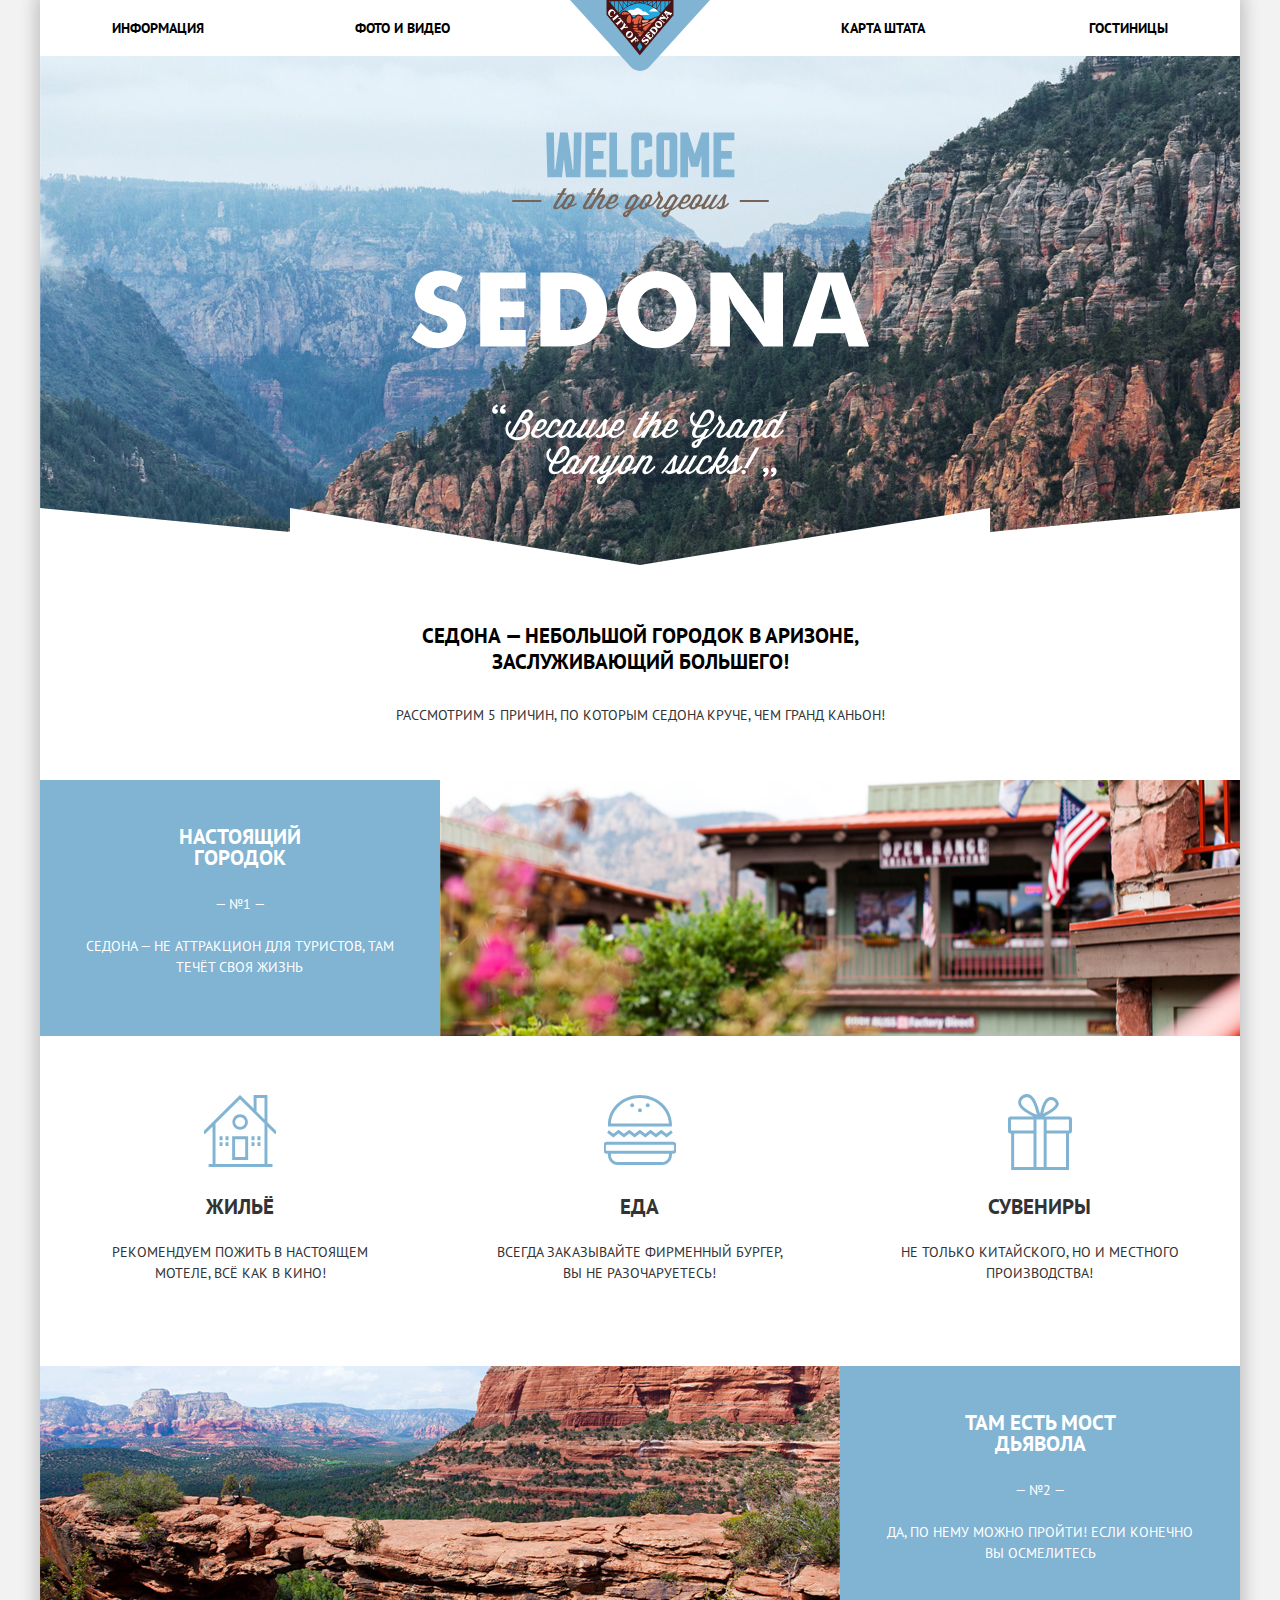
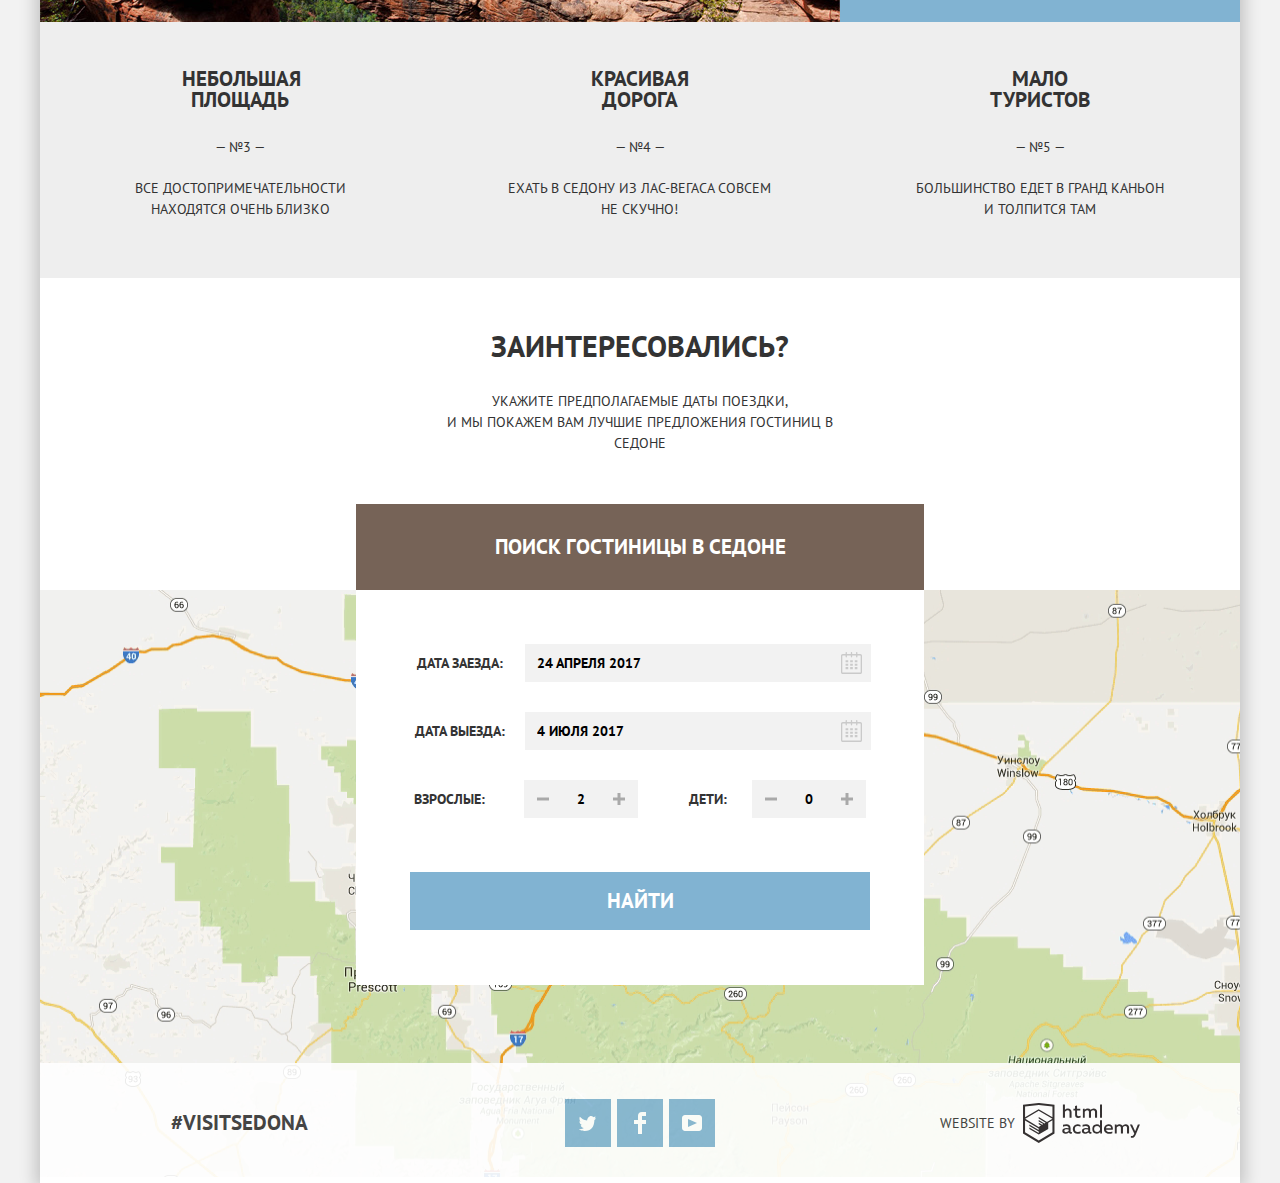
==== index.html @ 335dab53 "Завершаю верстку личного проекта" ====
<!DOCTYPE html>
<html lang="ru">

<head>
  <meta charset="utf-8">
  <title>HTML Academy: Седона</title>
  <link href="https://fonts.googleapis.com/css?family=PT+Sans:400,700&amp;subset=cyrillic" rel="stylesheet">
  <link href="css/normalize.css" rel="stylesheet">
  <link href="css/style.css" rel="stylesheet">
</head>

<body>
  <div class="container">
    <header class="main-header">
      <nav class="main-navigation">
        <a class="main-header-logo">
        <img src="img/logo-sedona.svg" width="140" height="71" alt="Логотип">
      </a>
        <ul class="site-navigation">
          <li class="site-navigation-item"><a href="info.html">Информация</a></li>
          <li class="site-navigation-item"><a href="photo.html">Фото и видео</a></li>
          <li class="site-navigation-item"><a href="map.html">Карта штата</a></li>
          <li class="site-navigation-item"><a href="catalog.html">Гостиницы</a></li>
        </ul>
      </nav>
    </header>
    <main>
      <section class="offer">
        <img class="offer-title" src="img/intro-welcome.svg" width="459" height="353" alt="WELCOM to the gorgeous SEDONA Becouse the Grand Canyon sucs">
      </section>
      <section class="benefits">
        <h2 class="visually-hidden">Седона</h2>
        <p class="benefits-title"><strong>Седона</strong> — небольшой городок в Аризоне, заслуживающий большего!</p>
        <p class="benefits-desc">Рассмотрим 5 причин, по которым Седона круче, чем гранд каньон!</p>
      </section>
      <section class="reason">
        <h2 class="visually-hidden">Преимущества Седоны</h2>
        <div class="reason-basic">
          <div class="reason-lead">
            <p class="reason-title">Настоящий городок</p>
            <p class="reason-subtitle">— №1 —</p>
            <p class="reason-desc">Седона — не аттракцион для туристов, там течёт своя жизнь</p>
          </div>
          <div class="reason-img">
          </div>
        </div>
        <ul class="reason-list">
          <li class="reason-item item-house">
            <p class="reason-item-title">Жильё</p>
            <p class="reason-item-desc">Рекомендуем пожить в настоящем мотеле, всё как в кино!</p>
          </li>
          <li class="reason-item item-food">
            <p class="reason-item-title">Еда</p>
            <p class="reason-item-desc">Всегда заказывайте фирменный бургер, вы не разочаруетесь!</p>
          </li>
          <li class="reason-item item-souvenirs">
            <p class="reason-item-title">Сувениры</p>
            <p class="reason-item-desc">Не только китайского, но и местного производства!</p>
          </li>
        </ul>
        <div class="reason-basic-2">
          <div class="reason-img-2">
          </div>
          <div class="reason-lead">
            <p class="reason-title">Там есть Мост дьявола</p>
            <p class="reason-subtitle">— №2 —</p>
            <p class="reason-desc">Да, по нему можно пройти! Если конечно вы осмелитесь</p>
          </div>
        </div>
        <div class=reason-others>
          <ul class="reason-others-list">
            <li class="reason-others-item">
              <p class="reason-others-item-title">Небольшая площадь</p>
              <p class="reason-others-item-subtitle">— №3 —</p>
              <p class="reason-others-item-desc">Все достопримечательности находятся очень близко</p>
            </li>
            <li class="reason-others-item">
              <p class="reason-others-item-title">Красивая дорога</p>
              <p class="reason-others-item-subtitle">— №4 —</p>
              <p class="reason-others-item-desc-2">Ехать в Седону из Лас-Вегаса совсем не скучно!</p>
            </li>
            <li class="reason-others-item">
              <p class="reason-others-item-title">Мало туристов</p>
              <p class="reason-others-item-subtitle">— №5 —</p>
              <p class="reason-others-item-desc">Большинство едет в гранд каньон и толпится там</p>
            </li>
          </ul>
        </div>
      </section>
      <section class="invitation">
        <h2 class="visually-hidden">Приезжайте в Седону</h2>
        <div class="invitation-lead">
          <span class="invitation-title">Заинтересовались?</span>
          <p class="invitation-desc">Укажите предполагаемые даты поездки,<br> и мы покажем вам лучшие предложения гостиниц в седоне</p>
          <button class="button button-calendar" type="button">Поиск гостиницы в Седоне</button>
        </div>
        <div class="invitation-form">
          <form class="invitation-form-search" action="https://echo.htmlacademy.ru" method="post">
            <div class="invitation-form-item">
              <label class="invitation-date">
                <p>Дата заезда:</p>
                <input type="text" name="date" value="24 апреля 2017">
                <a class="button button-invitation-calendar">
                  <span class="visually-hidden">Календарь</span>
                  <svg xmlns="http://www.w3.org/2000/svg" width="21" height="22" viewBox="0 0 21 22"><path d="M19.251 2.025h-2.845V.648c0-.381-.294-.689-.656-.689-.363 0-.656.308-.656.689v1.377h-3.938V.648c0-.381-.294-.689-.655-.689-.363 0-.657.308-.657.689v1.377H5.906V.648c0-.381-.294-.689-.656-.689-.363 0-.657.308-.657.689v1.377H1.75C.784 2.025 0 2.847 0 3.862v16.302C0 21.179.784 22 1.75 22h17.501c.966 0 1.749-.821 1.749-1.836V3.862c0-1.015-.783-1.837-1.749-1.837zm.437 18.139a.448.448 0 0 1-.437.459H1.75a.45.45 0 0 1-.438-.459V3.862a.45.45 0 0 1 .438-.459h2.844v1.378c0 .381.294.689.657.689.362 0 .656-.308.656-.689V3.403h3.938v1.378c0 .381.294.689.657.689.361 0 .655-.308.655-.689V3.403h3.938v1.378c0 .381.293.689.656.689.362 0 .656-.308.656-.689V3.403h2.845c.241 0 .437.206.437.459v16.302z"/><path d="M4.594 8.225h2.625v2.066H4.594zM4.594 11.668h2.625v2.067H4.594zM4.594 15.112h2.625v2.066H4.594zM9.188 15.112h2.625v2.066H9.188zM9.188 11.668h2.625v2.067H9.188zM9.188 8.225h2.625v2.066H9.188zM13.781 15.112h2.625v2.066h-2.625zM13.781 11.668h2.625v2.067h-2.625zM13.781 8.225h2.625v2.066h-2.625z"/></svg>
              </a>
              </label>
            </div>
            <div class="invitation-form-item departure">
              <label class="invitation-date">
                <p>Дата выезда:</p>
                <input type="text" name="date" value="4 июля 2017">
                <a class="button button-invitation-calendar">
                    <span class="visually-hidden">Календарь</span>
                    <svg xmlns="http://www.w3.org/2000/svg" width="21" height="22" viewBox="0 0 21 22"><path d="M19.251 2.025h-2.845V.648c0-.381-.294-.689-.656-.689-.363 0-.656.308-.656.689v1.377h-3.938V.648c0-.381-.294-.689-.655-.689-.363 0-.657.308-.657.689v1.377H5.906V.648c0-.381-.294-.689-.656-.689-.363 0-.657.308-.657.689v1.377H1.75C.784 2.025 0 2.847 0 3.862v16.302C0 21.179.784 22 1.75 22h17.501c.966 0 1.749-.821 1.749-1.836V3.862c0-1.015-.783-1.837-1.749-1.837zm.437 18.139a.448.448 0 0 1-.437.459H1.75a.45.45 0 0 1-.438-.459V3.862a.45.45 0 0 1 .438-.459h2.844v1.378c0 .381.294.689.657.689.362 0 .656-.308.656-.689V3.403h3.938v1.378c0 .381.294.689.657.689.361 0 .655-.308.655-.689V3.403h3.938v1.378c0 .381.293.689.656.689.362 0 .656-.308.656-.689V3.403h2.845c.241 0 .437.206.437.459v16.302z"/><path d="M4.594 8.225h2.625v2.066H4.594zM4.594 11.668h2.625v2.067H4.594zM4.594 15.112h2.625v2.066H4.594zM9.188 15.112h2.625v2.066H9.188zM9.188 11.668h2.625v2.067H9.188zM9.188 8.225h2.625v2.066H9.188zM13.781 15.112h2.625v2.066h-2.625zM13.781 11.668h2.625v2.067h-2.625zM13.781 8.225h2.625v2.066h-2.625z"/></svg>
                  </a>
              </label>
            </div>
            <div class="invitation-guests">
              <div class="invitation-adult">
                <label for="adult">Взрослые:</label>
                <div class="invitation-minus">
                  <button href="#" class="button-invitation invitation-less" type="button">
                    <span class="visually-hidden">меньше</span>
                  </button>
                </div>
                <input id="adult" type="text" name="adult" value="2">
                <div class="invitation-plus">
                  <button href="#" class="button-invitation invitation-more" type="button">
                    <span class="visually-hidden">больше</span>
                  </button>
                </div>
              </div>
              <div class="invitation-child">
                <label for>Дети:</label>
                <div class="invitation-minus">
                  <button href="#" class="button-invitation invitation-less" type="button">
                    <span class="visually-hidden">меньше</span>
                  </button>
                </div>
                <input id="child" type="text" name="child" value="0">
                <div class="invitation-plus">
                  <button href="#" class="button-invitation invitation-more" type="button">
                    <span class="visually-hidden">больше</span>
                  </button>
                </div>
              </div>
            </div>
            <button class="button invitation-form-button" type="submit">Найти</button>
          </form>
        </div>
      </section>
      <section class="map">
        <h2 class="visually-hidden">Как добраться</h2>
        <p>
          <img src="img/map.png" width="1200" height="587" alt="Карта штата">
        </p>
      </section>
    </main>
    <footer class="main-footer footer_index">
      <p class="footer-visit">#visitSedona</p>
      <ul class="footer-social">
        <li>
          <a href="#" class="button-social">
            <span class="visually-hidden">Твитер</span>
            <svg xmlns="http://www.w3.org/2000/svg" xmlns:xlink="http://www.w3.org/1999/xlink" width="17" height="15" viewBox="0 0 17 15"><path fill="#FFF" d="M10.95.144c1.685-.496 2.984.27 3.577 1.179.673-.231 1.331-.481 2.011-.708a2.345 2.345 0 0 1-.857 1.768c.685.17 1.304-.491 1.304-.491-.169 1-1.006 1.788-1.563 2.024-.231 6.75-3.175 11.217-10.077 11.082h-.446c-.41 0-4.164-.46-4.898-1.887 2.271.196 3.893-.422 4.693-1.177-.96-.3-2.679-.477-2.979-2.95.349.106.564.228 1.19.119C1.705 8.247.374 7.53.448 5.33c.285.328 1.067.536 1.34.472C1.085 5.561-.182 2.442.894.85c1.818 1.854 3.735 3.606 7.152 3.773C8.254 2.33 9.183.793 10.95.144z"/></svg>
          </a>
        </li>
        <li>
          <a href="#" class="button-social">
            <span class="visually-hidden">Фейсбук</span>
            <svg xmlns="http://www.w3.org/2000/svg" width="12" height="22" viewBox="0 0 12 22"><path fill="#FFF" d="M12 4V0H8a4 4 0 0 0-4 4v4H0v4h4v10h4V12h4V8H8V4h4z"/></svg>
          </a>
        </li>
        <li>
          <a href="#" class="button-social">
            <span class="visually-hidden">Ютуб</span>
            <svg xmlns="http://www.w3.org/2000/svg" xmlns:xlink="http://www.w3.org/1999/xlink" width="20" height="16" viewBox="0 0 20 16"><path fill="#FFF" d="M17 0H3C1.35 0 0 1.35 0 3v10c0 1.65 1.35 3 3 3h14c1.65 0 3-1.35 3-3V3c0-1.65-1.35-3-3-3zM6.027 11.998V4.002L15.014 8l-8.987 3.998z"/></svg>
          </a>
        </li>
      </ul>
      <div class="footer-copyright">
        <p class="copyright-desc">Website by</p>
        <a href="https://htmlacademy.ru/intensive/htmlcss" class="footer-logo">
          <span class="visually-hidden">HTML<br>academy</span>
          <svg xmlns="http://www.w3.org/2000/svg" viewBox="0 0 108.08 36.85"><title>logo-htmlacademy-small1</title><path d="M44.61,26.88a2,2,0,0,0,.55-0.1v1.33a3.25,3.25,0,0,1-1.18.21,1.67,1.67,0,0,1-1.67-1,4.84,4.84,0,0,1-3.14,1.08c-1.51,0-2.91-.83-2.91-2.55,0-2.13,2-2.79,3.71-2.79a11.08,11.08,0,0,1,2.17.25v-0.3c0-1-.76-1.77-2.19-1.77a7.42,7.42,0,0,0-3,.64v-1.7a10.21,10.21,0,0,1,3.19-.55c2.36,0,3.81,1.12,3.81,3.65v3a0.54,0.54,0,0,0,.49.59h0.17Zm-6.44-1.13A1.35,1.35,0,0,0,39.63,27h0.11a3.39,3.39,0,0,0,2.41-1V24.58a9.72,9.72,0,0,0-1.81-.21c-1,0-2.16.33-2.16,1.38h0Zm12.36-6.11a5,5,0,0,1,2.57.64V22a4.08,4.08,0,0,0-2.3-.7,2.75,2.75,0,1,0,0,5.49,5,5,0,0,0,2.43-.64v1.71a6.27,6.27,0,0,1-2.76.57A4.21,4.21,0,0,1,46,24.51q0-.21,0-0.41a4.32,4.32,0,0,1,4.18-4.46h0.38Zm12.17,7.24a2,2,0,0,0,.55-0.1v1.33a3.25,3.25,0,0,1-1.18.21,1.67,1.67,0,0,1-1.67-1,4.84,4.84,0,0,1-3.14,1.08c-1.51,0-2.91-.83-2.91-2.55,0-2.13,2-2.79,3.71-2.79a11.08,11.08,0,0,1,2.17.25v-0.3c0-1-.76-1.77-2.19-1.77a7.42,7.42,0,0,0-3,.64v-1.7a10.21,10.21,0,0,1,3.19-.55c2.36,0,3.81,1.12,3.81,3.65v3a0.54,0.54,0,0,0,.49.59h0.17Zm-6.44-1.13A1.35,1.35,0,0,0,57.73,27h0.11a3.39,3.39,0,0,0,2.41-1V24.58a9.72,9.72,0,0,0-1.81-.21c-1.06,0-2.16.33-2.16,1.38h0ZM73,16V28.2H71.35V26.88a3.88,3.88,0,0,1-3.19,1.54,4.4,4.4,0,0,1,0-8.78,3.81,3.81,0,0,1,3,1.3V16H73Zm-4.53,5.22a2.76,2.76,0,1,0,0,5.52A2.86,2.86,0,0,0,71.15,25V23A2.91,2.91,0,0,0,68.49,21.27ZM79,19.64c3.31,0,4.46,2.68,3.92,5.09H76.7c0.21,1.5,1.67,2.11,3.19,2.11a6.11,6.11,0,0,0,2.64-.59v1.6a7.14,7.14,0,0,1-3,.57C77,28.42,74.78,27,74.78,24a4.18,4.18,0,0,1,4-4.39H79Zm0.09,1.54a2.28,2.28,0,0,0-2.44,2.1v0.06H81.3A2,2,0,0,0,79.13,21.18Zm5.73,7V19.87h1.65v1a3.81,3.81,0,0,1,2.78-1.27A2.86,2.86,0,0,1,91.89,21a4.12,4.12,0,0,1,2.91-1.33A3.06,3.06,0,0,1,98,23V28.2h-1.9V23.05a1.59,1.59,0,0,0-1.42-1.75H94.42a2.8,2.8,0,0,0-2.07,1.12V28.2h-1.9V23.05A1.59,1.59,0,0,0,89,21.31H88.8a3,3,0,0,0-2.21,1.29v5.63H84.86Zm21.31-8.33h1.9l-3.91,9.46c-0.9,2.17-2.09,2.86-3.35,2.86a4.76,4.76,0,0,1-1.1-.14V30.46a2.86,2.86,0,0,0,.85.12c0.9,0,1.58-.64,2.07-1.9l0.17-.42-4-8.4h2l2.86,6.29ZM38.73,1.46V6.22a3.81,3.81,0,0,1,2.7-1.14,3.25,3.25,0,0,1,3.44,3.4v5.15H43V8.72a1.81,1.81,0,0,0-1.61-2h-0.3a2.93,2.93,0,0,0-2.32,1.39v5.52h-1.9V1.46h1.9ZM49.94,2.31v3h3V6.91h-3v3.81c0,1.1.5,1.46,1.58,1.46a4.49,4.49,0,0,0,1.69-.33v1.6A6.8,6.8,0,0,1,51,13.8a2.55,2.55,0,0,1-2.86-2.74V6.89H46.58V5.26h1.5V2.74Zm5.4,11.31V5.28H57v1A3.81,3.81,0,0,1,59.77,5a2.86,2.86,0,0,1,2.6,1.33A4.12,4.12,0,0,1,65.28,5,3.06,3.06,0,0,1,68.44,8.4v5.21h-1.9V8.46a1.59,1.59,0,0,0-1.42-1.75H64.89a2.8,2.8,0,0,0-2.07,1.12v5.78h-1.9V8.46A1.59,1.59,0,0,0,59.5,6.71H59.27A3,3,0,0,0,57.06,8v5.63H55.34ZM71.17,1.45H73V13.6H71.17V1.45ZM14.71,0H14.55L0,1.54V28.21l14.55,8.66,14.55-8.66V1.54Zm12.5,27.1L14.55,34.64,1.9,27.12V16.18l12.59,7.5V25L5.86,19.9v1.31l8.68,5.21v1.39L5.87,22.65V24l8.68,5.21,8.75-5.24V18.31L27.2,16V27.12Zm0-12.53-3.48,2-1.6,1L14.51,13v1.31L21,18.23H21l-0.14.09-1,.54-5.37-3.2V17l4.24,2.52-1,.67-3.2-1.9v1.31l2.1,1.24L14.5,22.1,2,14.65,14.51,7.11Zm0-1.32L14.49,5.76,1.91,13.25v-10L14.56,1.92,27.21,3.25v10h0Z" transform="translate(0 -0.02)" fill="#231f20"/></svg>
        </a>
      </div>
    </footer>
  </div>
</body>

</html>
---- css/style.css ----
body {
  margin: 0;
  padding: 0;

  font-family: "PT Sans", Arial, sans-serif;
  font-size: 14px;
  line-height: 21px;
  font-weight: 400;
  color: #333333;
  text-align: center;
  text-transform: uppercase;
  background-color: #f2f2f2;
}

* {
  box-sizing: border-box;
  padding: 0;
  margin: 0;
}

a {
  text-decoration: none;
}

img {
  max-widht: 100% height auto;
}

.button {
  font: inherit;
  text-align: center;
  color: #ffffff;
  vertical-align: middle;
  text-transform: uppercase;
  border: none;
}

.container {
  width: 1200px;
  margin: 0 auto;
  background-color: #ffffff;
  box-shadow: 0 0 15px 5px rgba(0, 1, 1, 0.19);
}

.visually-hidden:not(:focus):not(:active),
input[type="checkbox"].visually-hidden,
input[type="radio"].visually-hidden {
  position: absolute;

  width: 1px;
  height: 1px;
  margin: -1px;
  border: 0;
  padding: 0;

  white-space: nowrap;

  clip-path: inset(100%);
  clip: rect(0 0 0 0);
  overflow: hidden;
}




/* header */

.main-navigation {
  position: relative;
  display: flex;
  font-size: 14px;
  line-height: 26px;
  font-weight: 700;
  color: #000000;
  background-color: #ffffff;
}

.main-header-logo {
  position: absolute;
  left: 50%;
  top: 0;
  transform: translateX(-50%);
}

.site-navigation {
  display: flex;
  width: 100%;
  list-style: none;
  margin: 0;
  padding: 15px 6%;
}

.site-navigation-item {
  width: 23%;
}

.site-navigation-item:nth-child(1),
.site-navigation-item:nth-child(2) {
  text-align: left
}

.site-navigation-item:nth-child(2) {
  margin-right: auto;
}

.site-navigation-item:nth-child(3),
.site-navigation-item:nth-child(4) {
  text-align: right;
}

.site-navigation-item .current {
  color: #766357;
}

.site-navigation-item a {
  color: #000000;
}

.site-navigation-item a:hover {
  color: #81b3d2;
}

.site-navigation-item a:active {
  color: #cacaca;
}




/* offer */

.main {}

.offer {
  display: flex;
  justify-content: center;
  background-color: #969fa5;
  background-image: url("../img/intro-mask.svg"), url("../img/bg.jpg");
  background-position: 50% 100%, 0 22%;
  background-repeat: no-repeat;
  padding: 76px 0 80px;
}

.offer-title {}




/* benefits */

.benefits {
  display: flex;
  flex-direction: column;
  align-items: center;
  padding-top: 58px;
  padding-bottom: 54px;
}

.benefits-title {
  display: block;
  width: 37.5%;
  font-size: 21px;
  line-height: 26px;
  font-weight: 700;
  margin-bottom: 30px;
  color: #000000;
}

.benefits-desc {
  display: block;
  width: 41.5%;
}




/* reason */

.reason {}

.reason-basic {
  display: flex;
  justify-content: space-between;
  background-color: #81b3d2;
}

.reason-lead {
  display: flex;
  flex-direction: column;
  align-items: center;
  width: 33.3333%;
  background-color: #81b3d2;
  color: #ffffff;
  padding: 46px 0 58px;
}

.reason-title {
  width: 37.8%;
  font-size: 21px;
  line-height: 21px;
  font-weight: 700;
  margin-bottom: 26px;
}

.reason-subtitle {
  margin-bottom: 21px;
}

.reason-desc {
  width: 77%;
}

.reason-img {
  width: 66.666%;
  background-image: url("../img/index-reason-bg.jpg");
  background-color: #d79071;
  background-position: 0 50%;
}

.reason-list {
  display: flex;
  justify-content: center;
  list-style: none;
  padding: 58px 0 82px;
}

.reason-item {
  display: flex;
  flex-direction: column;
  align-items: center;
  align-content: center;
  width: 33.333%;
}

.item-house::before {
  content: "";
  position: absolute;
  width: 72px;
  height: 73px;
  margin-bottom: 70px;
  background-image: url("../img/icon-1.svg");
  background-repeat: no-repeat;
  background-position: 50% 50%;
}

.reason-item-title {
  position: relative;
  padding-top: 100px;
  font-size: 21px;
  line-height: 26px;
  font-weight: 700;
  margin-bottom: 22px;
}

.item-food::before {
  content: "";
  position: absolute;
  width: 72px;
  height: 72px;
  margin-bottom: 66px;
  background-image: url("../img/icon-3.svg");
  background-repeat: no-repeat;
  background-position: 50% 50%;
}

.item-souvenirs::before {
  content: "";
  position: absolute;
  width: 72px;
  height: 76px;
  margin-bottom: 70px;
  background-image: url("../img/icon-2.svg");
  background-repeat: no-repeat;
  background-position: 50% 50%;
}

.reason-item-desc {
  width: 76%;
}

.reason-basic-2 {
  display: flex;
  justify-content: space-between;
  background-color: #81b3d2;
}

.reason-img-2 {
  background-image: url("../img/index-reason-bg-1.jpg");
  background-color: #d79071;
  width: 66.666%;
}

.reason-others {
  background-color: #eeeeee;
  padding-top: 46px;
  padding-bottom: 58px;
}

.reason-others-list {
  display: flex;
  justify-content: center;
  list-style: none;
}

.reason-others-item {
  display: flex;
  flex-direction: column;
  align-items: center;
  align-content: center;
  width: 33.3333%;
}

.reason-others-item-title {
  width: 29%;
  font-size: 21px;
  line-height: 21px;
  font-weight: 700;
  margin-bottom: 27px;
}

.reason-others-item-subtitle {
  margin-bottom: 20px;
}

.reason-others-item-desc {
  width: 64.8%;
}

.reason-others-item-desc-2 {
  width: 66%;
}

.invitation {
  position: relative;
  padding-top: 55px;
}

.invitation-lead {
  display: flex;
  flex-direction: column;
  align-items: center;
}

.invitation-title {
  font-size: 30px;
  line-height: 26px;
  font-weight: 700;
  margin-bottom: 32px;
}

.invitation-desc {
  width: 436px;
  margin-bottom: 50px;
}

.button-calendar {
  width: 568px;
  height: 86px;
  font-size: 21px;
  line-height: 26px;
  font-weight: 700;
  background-color: #766357;
}

.button-calendar:link {
  background-color: #766357;
}

.button-calendar:hover {
  background-color: #604e43;
}

.button-calendar:active {
  background-color: #503e33;
}

.invitation-form {
  background-color: #ffffff;
  position: absolute;
  width: 568px;
  left: 50%;
  top: 100%;
  transform: translateX(-50%);
  padding-bottom: 55px;
}

.invitation-form-search {
  box-sizing: border-box;
  padding: 0;
  margin: 0;
}

.invitation-form-item {
  display: flex;
  align-items: center;
  margin-top: 54px;
  margin-left: 56px;
  margin-right: 56px;
  margin-bottom: 30px;
}

.departure {
  display: flex;
  margin-top: 30px;
}

.invitation-date {
  display: flex;
  align-items: center;
}

.invitation-date p {
  width: 95px;
  margin-right: 18px;
}

.invitation-date input {
  width: 346px;
  height: 38px;
  padding-left: 12px;
  padding-right: 30px;
}

.button-invitation-calendar {
  margin-left: -30px;
  margin-top: 8px;
}

.button-invitation-calendar path {
  fill: #cacaca;
}

.button-invitation-calendar:hover path {
  fill: #000000;
}

.button-invitation-calendar:active path {
  fill: #81b3d2;
}

.invitation-guests {
  display: flex;
  justify-content: center;
}

.adult {
  display: flex;
}

.invitation-adult,
.invitation-child {
  display: flex;
  align-items: center;
}

.invitation-adult label {
  width: 70px;
  margin-right: 40px;
}

.invitation-child label {
  width: 39px;
  margin-left: 50px;
  margin-right: 25px;
}

.invitation-adult input,
.invitation-child input {
  display: block;
  width: 38px;
  height: 38px;
  color: #000000;
  background-color: #f2f2f2;
  text-align: center;
  border: none;
  outline: none;
}

.invitation-plus,
.invitation-minus {
  position: relative;
  width: 38px;
  height: 38px;
  background-color: #f2f2f2;
}

.button-invitation {
  width: 38px;
  height: 38px;
  outline: 0;
  border: none;
  background: #f2f2f2;
}

.invitation-less::after {
  position: absolute;
  content: "";
  left: 50%;
  top: 50%;
  transform: translate(-50%, -50%);
  width: 12px;
  height: 3px;
  background-color: #a9a9a9;
}

.invitation-more:before {
  position: absolute;
  content: "";
  left: 50%;
  top: 50%;
  transform: translate(-50%, -50%);
  width: 3px;
  height: 12px;
  background-color: #a9a9a9;
}

.invitation-more::after {
  position: absolute;
  content: "";
  left: 50%;
  top: 50%;
  transform: translate(-50%, -50%);
  width: 12px;
  height: 3px;
  background-color: #a9a9a9;
}

.invitation-less:hover::after,
.invitation-more:hover::after,
.invitation-more:hover::before {
  background-color: #000000;
}

.invitation-less:active::after,
.invitation-more:active::before,
.invitation-more:active::after {
  background-color: #81b3d2;
}

.invitation-date,
.invitation-adult,
.invitation-child {
  font-size: 14px;
  line-height: 26px;
  font-weight: 700;
}

.invitation-form-item input,
.invitation-guests input {
  font: inherit;
  text-transform: uppercase;
  outline: none;
  border: none;
  color: #000000;
  background-color: #f2f2f2;
}

.invitation-form-item input:hover {
  background-color: #ebebeb;
}

.invitation-form-item input:active {
  background-color: #ffffff;
}

.invitation-form-button {
  width: 460px;
  height: 58px;
  font-size: 21px;
  line-height: 26px;
  font-weight: 700;
  background-color: #81b3d2;
  margin-top: 54px;
}

.invitation-form-button:link {
  background-color: #81b3d2;
}

.invitation-form-button:hover {
  background-color: #669ec0;
}

.invitation-form-button:active {
  background-color: #5496bd;
}




/* map */

.map {}




/* footer */

.main-footer {
  display: flex;
  align-content: center;
  padding: 36px 0;
}

.footer_index {
  display: flex;
  align-content: center;
  padding: 36px 0;
  opacity: 0.9;
  background-color: #ffffff;
  margin-top: -120px;
}

.footer-visit {
  display: flex;
  justify-content: center;
  align-items: center;
  width: 33.333%;
  font-size: 21px;
  line-height: 26px;
  font-weight: 700;
}

.footer-social {
  display: flex;
  justify-content: center;
  align-items: center;
  width: 33.333%;
  list-style: none;
}

.button-social {
  display: flex;
  align-items: center;
  justify-content: center;
  flex-wrap: wrap;
  width: 46px;
  height: 48px;
  color: #ffffff;
  background-color: #81b3d2;
  margin: 0 3px;
}

.button-social:hover {
  background-color: #669ec0;
}

.button-social:active {
  background-color: #5496bd;
}

.button-social:active path {
  fill: #88b6d1
}

.footer-copyright {
  display: flex;
  justify-content: center;
  align-items: center;
  width: 33.333%;
}

.copyright-desc {
  font-size: 14px;
  line-height: 26px;
  font-weight: 400;
  margin-right: 8px;
}

.footer-logo {
  width: 117px;
  height: 40px;
}

.footer-logo:hover path {
  fill: #81b3d2;
}

.footer-logo:active path {
  fill: #bfbdbe;
}




/* CATALOG */


/* filter */

.filter {
  color: #ffffff;
}

.form {
  background-color: #969fa5;
  background-image: url("../img/catalog-bg.jpg");
  padding: 27px 6% 22px
}

.filter-form {
  display: flex;
  justify-content: space-between;
  list-style: none;
}

.filter-form fieldset {
  border: none;
}

.grade {
  display: flex;
  justify-content: space-between;
  width: 37.7%;
}

.fieldset-option {
  text-align: left;
  border: none;
  outline: none;
}


.grade legend {
  font-size: 16px;
  line-height: 21px;
  font-weight: 700;
  margin-bottom: 21px;
  text-align: left;
  margin-left: -12px;
}

.filter-option {
  margin-bottom: 25px;
  padding-left: 28px;
}

.filter-option label {
  position: relative;
  display: block;
  cursor: pointer;
  user-select: none;
  text-align: left;
}

.filter-input+label::after {
  position: absolute;
  content: "";
  top: 50%;
  left: -38px;
  transform: translateY(-50%);
  width: 24px;
  height: 24px;
  background-image: url("../img/checkbox-off.svg");
  background-repeat: no-repeat;
  background-position: 0 0;
}

.filter-input:checked+label::after {
  background-image: url("../img/checkbox-on.svg");
}

.filter-form ul {
  display: flex;
  flex-direction: column;
  list-style: none;
  line-height: 21px;
}

.filter-option:last-child {
  margin-bottom: 0;
}

.range {
  margin-right: -11px;
}

.range-fieldset {
  text-align: left;
  border: none;
}

.range-price {
  font-weight: 700;
  font-size: 16px;
  line-height: 21px;
  padding-bottom: 6px;
}

.price-controls {
  position: relative;
  width: 316px;
  height: 36px;
  font-size: 0;
  margin-bottom: 20px;
  border: 2px solid #ffffff;
  border-radius: 2px;
}

.price-controls::after {
  content: "";
  position: absolute;
  top: 50%;
  left: 50%;
  transform: translate(-50%, -50%);
  width: 2px;
  height: 22px;
  background: #ffffff;
}

.price-controls label {
  display: inline-block;
  font-size: 14px;
  line-height: 34px;
  vertical-align: top;
  width: 155px;
  padding-left: 65px;
  cursor: pointer;
}

.price-controls input {
  width: 50px;
  margin: 0;
  color: inherit;
  font: inherit;
  background: none;
  border: none;
  outline: none;
}

.range-controls {
  position: relative;
  margin-bottom: 32px;
}

.range-controls .scale {
  height: 2px;
  background: rgba(255, 255, 255, 0.3);
}

.range-controls .bar {
  width: 80%;
  height: 2px;
  background: #ffffff;
}

.range-toggle {
  position: absolute;
  top: -9px;
  width: 4px;
  height: 4px;

  background: #ababab;
  border: 8px solid #ffffff;
  border-radius: 50%;
  box-shadow: 0 2px 1px 0 rgba(0, 1, 1, 0.2);
  cursor: pointer;
}

.range-toggle:hover {
  background: #1c4f80;
}

.range-toggle-min {
  left: 0;
}

.range-toggle-max {
  left: 80%;
}

.filter-button {
  display: block;
  margin: 0 auto;
  width: 135px;
  height: 35px;
  color: #ffffff;
  background-color: transparent;
  border: 2px solid;
}

.filter-button:hover,
.filter-button:active {
  color: #000000;
  background-color: #ffffff;
  border: none;
}

.sort {
  display: flex;
  align-items: center;
  text-align: left;
  background-color: #ffffff;
  color: #000000;
  padding: 30px 6%;
  border-bottom: 1px solid #e5e5e5;
}

.sort-result {
  font-size: 21px;
  line-height: 26px;
  font-weight: 700;
  padding-right: 47px;
}
.sort-select {
  font-size: 12px;
  line-height: 18px;
  font-weight: 400;
  margin-right: 40px;
}

.sort-list {
  display: flex;
  list-style: none;
  margin-right: auto;
}

.sort-current {
  margin-right: 34px;
}

.sort-current a {
  color: #81b3d2;
  font-size: 12px;
  line-height: 18px;
  font-weight: 400;
  text-transform: uppercase;
  border: 0;
}

.sort-current a:hover {
  color: #81b3d2;
  border: 0;
  border-bottom: 1px dotted #81b3d2;
}

.sort-current a:active {
  color: #000000;
  border: 0;
}

.sort-current a:visited {
  color: #cacaca;
  text-transform: uppercase;
  border: 0;
  border-bottom: 1px dotted #81b3d2;
}

.sort-switch {
  display: flex;
  width: 33px;
  background-color: #ffffff;
  border: 0;
}

.button-sort-switch-up,
.button-sort-switch-down {
  display: flex;
  justify-content: center;
  align-items: start;
  width: 12px;
  background-color: transparent;
  border: none;
  outline: none;
  cursor: pointer;
}

.switch-up {
  position: relative;
  width: 12px;
  height: 12px;
  background-color: transparent;
  border: none;
}

.switch-down {
  position: relative;
  width: 12px;
  height: 12px;
  background-color: transparent;
  border: none;
}

.switch-up::after,
.switch-down::after {
  position: absolute;
  content: "";
  left: 50%;
  top: 50%;
  transform: translate(-50%, -50%);
  width: 0;
  height: 0;
  border-left: 6px solid transparent;
  border-right: 6px solid transparent;
  border-bottom: 12px solid #cacaca;
  background-color: transparent;
}

.switch-down::after {
  transform: rotate(180deg);
  margin-top: -6px;
}

.switch-up:hover::after,
.switch-down:hover::after {
  border-bottom: 12px solid #000000;
}

.switch-up:active::after,
.switch-down:active::after {
  border-bottom: 12px solid #81b3d2;
}

.catalog {
  text-align: left;
  background-color: #ffffff
}

.catalog-list {

  list-style: none;
  padding-left: 0;
}

.catalog-list li {
  display: flex;
  padding: 30px 6%;
  border-bottom: 1px solid #e5e5e5;
}

.catalog-item-img img {
  display: block;
}

.catalog-hotel-desc {
  width: 50%;
  display: flex;
  flex-direction: column;
  margin-left: 30px;
}

.brand {
  display: flex;
}

.pick {
  font-size: 21px;
  line-height: 26px;
  font-weight: 700;
  color: #333333;
  margin-top: -4px;
  margin-bottom: 6px;
}

.pick a {
  color: #333333;
  text-align: center
}

.pick a:hover {
  color: #81b3d2;
}

.pick a:active {
  color: #e1e1e1;
}

.catalog-hotel-type {
  display: flex;
  flex-direction: column;
}

.catalog-hotel-type p {
  margin-bottom: 13px;
}

.catalog-hotel-price {
  display: flex;
  flex-direction: column;
  margin-left: 6px;
}

.catalog-hotel-price p {
  margin-bottom: 13px;
}

.button-hotel-more {
  width: 110px;
  height: 27px;
  font-size: 14px;
  line-height: 21px;
  font-weight: 700;
  color: #ffffff;
  background-color: #81b3d2;
  padding: 4px 0;
}

.button-hotel-more:hover {
  background-color: #669ec0;
}

.button-hotel-more:active {
  background-color: #5496bd;
}

.button-reserve {
  width: 142px;
  height: 27px;
  font-size: 14px;
  line-height: 21px;
  font-weight: 700;
  color: #ffffff;
  background-color: #766357;
  padding: 4px 0;
}

.button-reserve:hover {
  background-color: #604e43;
}

.button-reserve:active {
  background-color: #503e33;
}

.rate {
  min-width: 112px;
  display: flex;
  flex-direction: column;
  align-items: flex-end;
  text-align: right;
  margin-left: auto;
}

.stars {
  height: 17px;
  margin-bottom: auto;
}

.stars-four {
  background-image: url("../img/star.svg");
  background-repeat: space no-repeat;
  width: 88px;
}

.stars-three {
  background-image: url("../img/star.svg");
  background-repeat: space no-repeat;
  width: 63px;
}

.stars-two {
  background-image: url("../img/star.svg");
  background-repeat: space no-repeat;
  width: 40px;
}

.rating {
  width: 110px;
  height: 27px;
  background-color: #f2f2f2;
  text-align: center;
  padding: 4px 0;
}
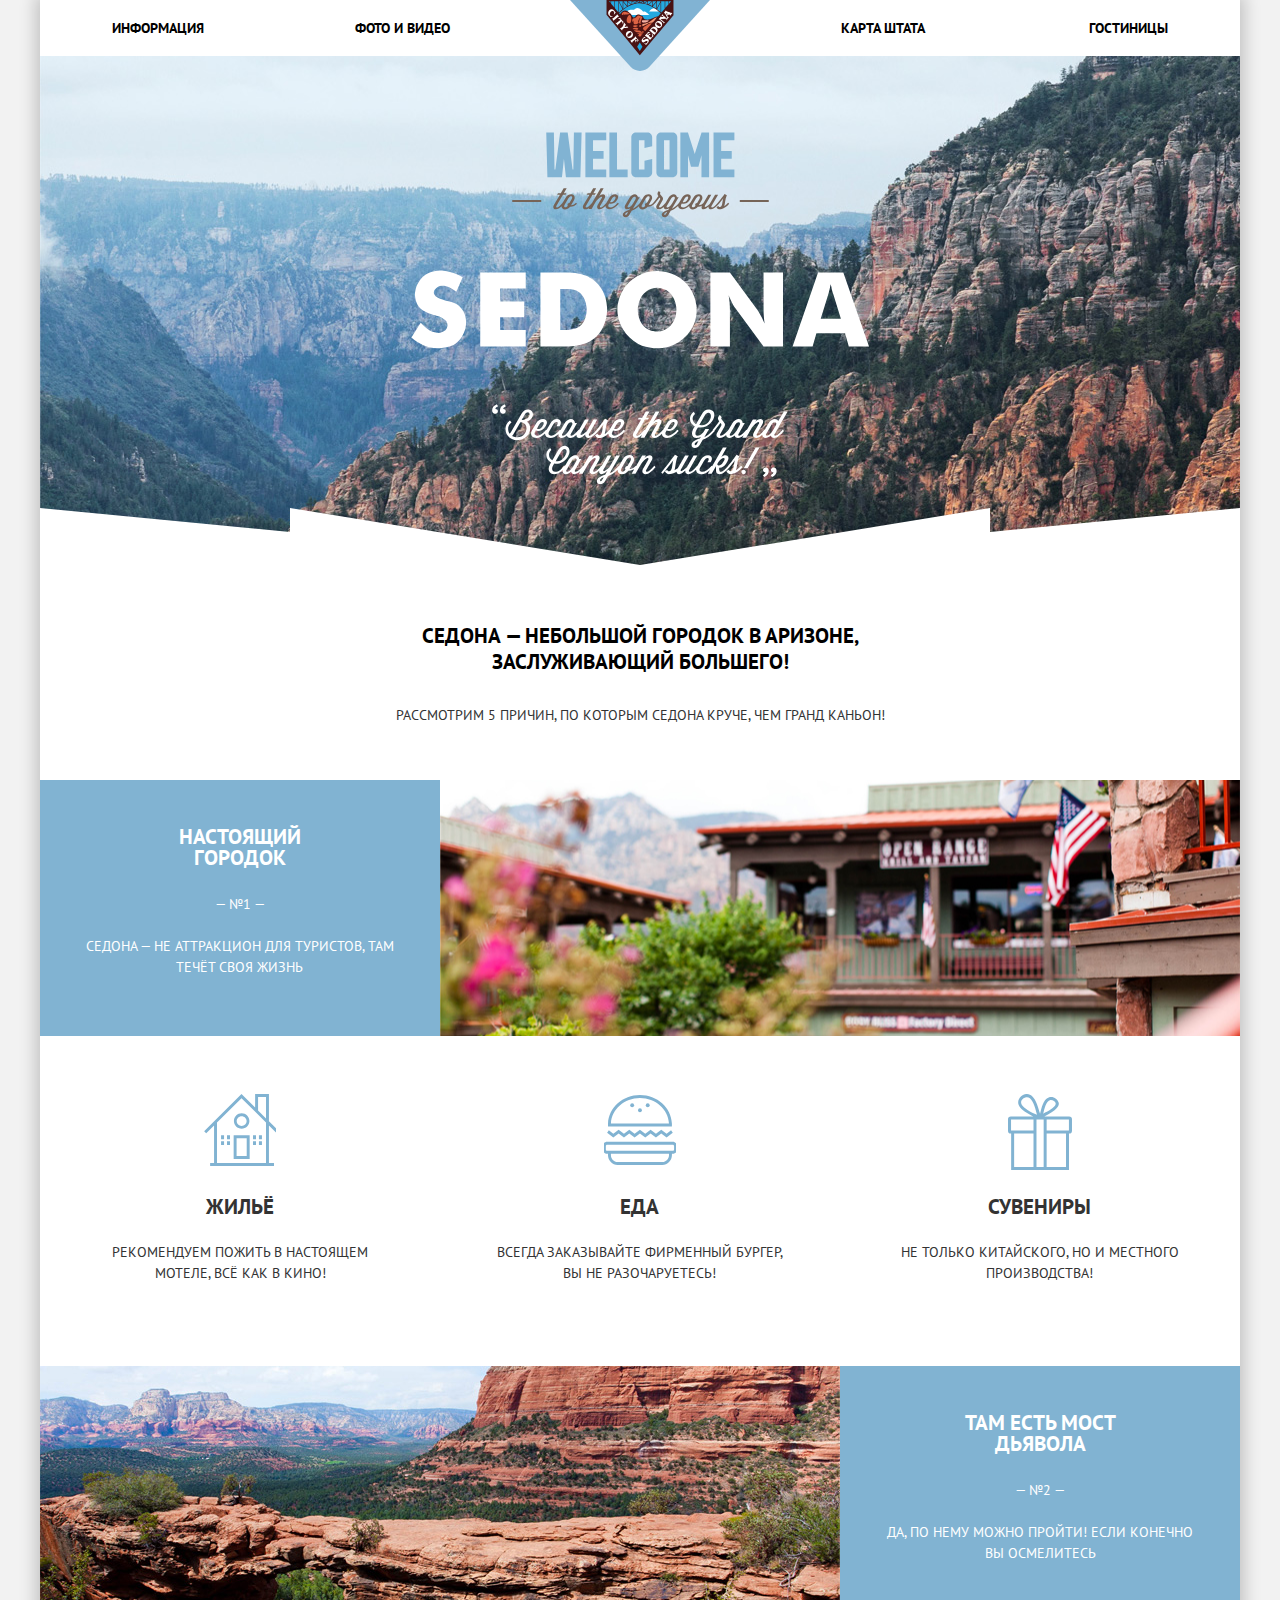
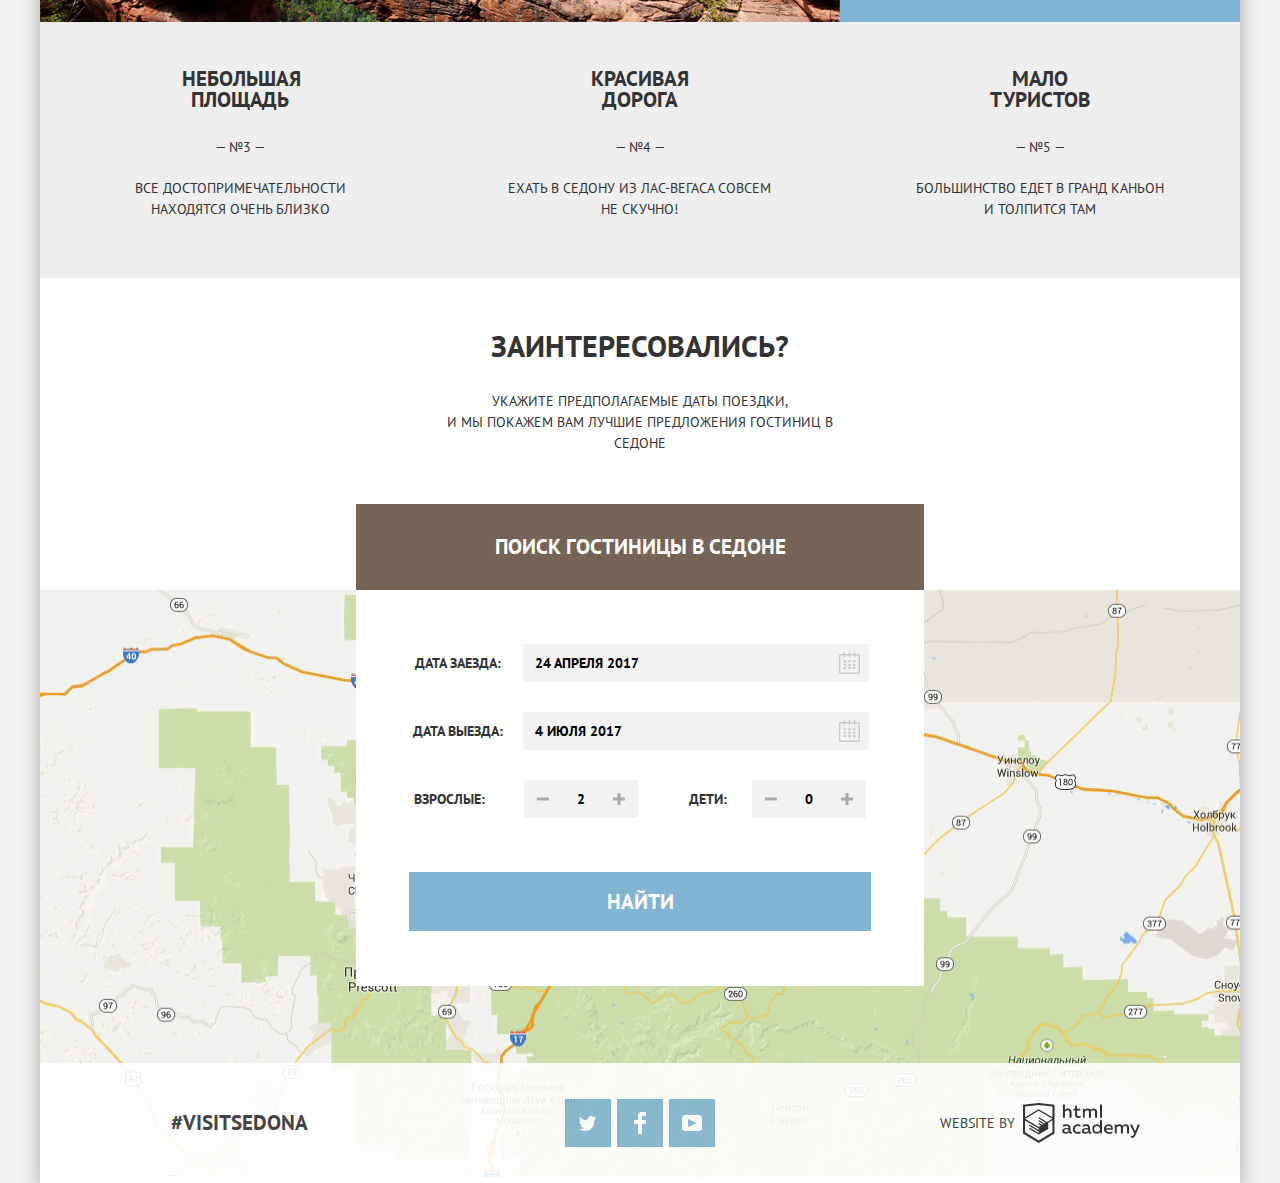
==== commit e79209b8: "Подключен style.min.css" ====
--- a/index.html
+++ b/index.html
@@ -7,6 +7,7 @@
   <link href="https://fonts.googleapis.com/css?family=PT+Sans:400,700&amp;subset=cyrillic" rel="stylesheet">
   <link href="css/normalize.css" rel="stylesheet">
   <link href="css/style.css" rel="stylesheet">
+  <link href="css/style.min.css" rel="stylesheet">
 </head>
 
 <body>
@@ -91,7 +92,8 @@
         <h2 class="visually-hidden">Приезжайте в Седону</h2>
         <div class="invitation-lead">
           <span class="invitation-title">Заинтересовались?</span>
-          <p class="invitation-desc">Укажите предполагаемые даты поездки,<br> и мы покажем вам лучшие предложения гостиниц в седоне</p>
+          <p class="invitation-desc">Укажите предполагаемые даты поездки,
+            <br> и мы покажем вам лучшие предложения гостиниц в седоне</p>
           <button class="button button-calendar" type="button">Поиск гостиницы в Седоне</button>
         </div>
         <div class="invitation-form">
--- a/css/style.css
+++ b/css/style.css
@@ -63,6 +63,7 @@
 
 
 
+
 /* header */
 
 .main-navigation {
@@ -79,6 +80,7 @@
   position: absolute;
   left: 50%;
   top: 0;
+  z-index: 10;
   transform: translateX(-50%);
 }
 
@@ -127,21 +129,33 @@
 
 
 
+
 /* offer */
 
 .main {}
 
 .offer {
+  position: relative;
   display: flex;
   justify-content: center;
   background-color: #969fa5;
-  background-image: url("../img/intro-mask.svg"), url("../img/bg.jpg");
-  background-position: 50% 100%, 0 22%;
+  background-image: url("../img/bg.jpg");
+  background-position: 0 22%;
   background-repeat: no-repeat;
   padding: 76px 0 80px;
 }
 
-.offer-title {}
+.offer:before {
+  position: absolute;
+  bottom: 0;
+  left: 0;
+  content: "";
+  display: block;
+  width: 100%;
+  height: 57px;
+  background-image: url("../img/intro-mask.svg");
+}
+
 
 
 
@@ -174,6 +188,7 @@
 
 
 
+
 /* reason */
 
 .reason {}
@@ -225,6 +240,7 @@
 }
 
 .reason-item {
+  position: relative;
   display: flex;
   flex-direction: column;
   align-items: center;
@@ -235,12 +251,14 @@
 .item-house::before {
   content: "";
   position: absolute;
+  left: 50%;
+  transform: translateX(-50%);
   width: 72px;
-  height: 73px;
+  height: 72px;
   margin-bottom: 70px;
   background-image: url("../img/icon-1.svg");
-  background-repeat: no-repeat;
-  background-position: 50% 50%;
+  /*background-repeat: no-repeat;*/
+  /*background-position: 50% 50%;*/
 }
 
 .reason-item-title {
@@ -255,6 +273,8 @@
 .item-food::before {
   content: "";
   position: absolute;
+  left: 50%;
+  transform: translateX(-50%);
   width: 72px;
   height: 72px;
   margin-bottom: 66px;
@@ -266,6 +286,8 @@
 .item-souvenirs::before {
   content: "";
   position: absolute;
+  left: 50%;
+  transform: translateX(-50%);
   width: 72px;
   height: 76px;
   margin-bottom: 70px;
@@ -355,7 +377,7 @@
 
 .button-calendar {
   width: 568px;
-  height: 86px;
+  padding: 30px;
   font-size: 21px;
   line-height: 26px;
   font-weight: 700;
@@ -393,10 +415,7 @@
 .invitation-form-item {
   display: flex;
   align-items: center;
-  margin-top: 54px;
-  margin-left: 56px;
-  margin-right: 56px;
-  margin-bottom: 30px;
+  margin: 54px 54px 30px;
 }
 
 .departure {
@@ -564,13 +583,12 @@
 }
 
 .invitation-form-button {
-  width: 460px;
-  height: 58px;
+  width: 462px;
   font-size: 21px;
-  line-height: 26px;
   font-weight: 700;
   background-color: #81b3d2;
   margin-top: 54px;
+  padding: 19px;
 }
 
 .invitation-form-button:link {
@@ -588,9 +606,11 @@
 
 
 
+
 /* map */
 
 .map {}
+
 
 
 
@@ -680,6 +700,7 @@
 .footer-logo:active path {
   fill: #bfbdbe;
 }
+
 
 
 
@@ -785,12 +806,12 @@
   font-weight: 700;
   font-size: 16px;
   line-height: 21px;
-  padding-bottom: 6px;
+  padding-bottom: 5px;
 }
 
 .price-controls {
   position: relative;
-  width: 316px;
+  width: 318px;
   height: 36px;
   font-size: 0;
   margin-bottom: 20px;
@@ -819,6 +840,10 @@
   cursor: pointer;
 }
 
+.price-controls .max-price {
+  padding-left: 55px;
+}
+
 .price-controls input {
   width: 50px;
   margin: 0;
@@ -848,18 +873,19 @@
 .range-toggle {
   position: absolute;
   top: -9px;
-  width: 4px;
-  height: 4px;
-
-  background: #ababab;
-  border: 8px solid #ffffff;
-  border-radius: 50%;
-  box-shadow: 0 2px 1px 0 rgba(0, 1, 1, 0.2);
+  width: 20px;
+  height: 22px;
+  background-image: url("../img/filter-button.svg");
+  box-shadow: 0 7px 15px rgba(0, 1, 1, 0.15);
   cursor: pointer;
 }
 
 .range-toggle:hover {
-  background: #1c4f80;
+  width: 22px;
+  height: 24px;
+  background-size: 100%;
+  transform: translate(-1px, -1px);
+  box-shadow: 0 7px 15px rgba(0, 1, 1, 0.15);
 }
 
 .range-toggle-min {
@@ -872,7 +898,7 @@
 
 .filter-button {
   display: block;
-  margin: 0 auto;
+  margin-left: 86px;
   width: 135px;
   height: 35px;
   color: #ffffff;
@@ -884,6 +910,7 @@
 .filter-button:active {
   color: #000000;
   background-color: #ffffff;
+  box-shadow: 0 7px 15px rgba(0, 1, 1, 0.15);
   border: none;
 }
 
@@ -903,6 +930,7 @@
   font-weight: 700;
   padding-right: 47px;
 }
+
 .sort-select {
   font-size: 12px;
   line-height: 18px;
@@ -916,35 +944,34 @@
   margin-right: auto;
 }
 
-.sort-current {
+.sort-item {
   margin-right: 34px;
 }
 
-.sort-current a {
-  color: #81b3d2;
+.sort-item a {
+  color: #cacaca;
   font-size: 12px;
   line-height: 18px;
   font-weight: 400;
   text-transform: uppercase;
   border: 0;
-}
-
-.sort-current a:hover {
+  border-bottom: 1px dotted #81b3d2;
+}
+
+.current a {
+  color: #81b3d2;
+  border: 0;
+}
+
+.sort-item a:hover {
   color: #81b3d2;
   border: 0;
   border-bottom: 1px dotted #81b3d2;
 }
 
-.sort-current a:active {
+.sort-item a:active {
   color: #000000;
   border: 0;
-}
-
-.sort-current a:visited {
-  color: #cacaca;
-  text-transform: uppercase;
-  border: 0;
-  border-bottom: 1px dotted #81b3d2;
 }
 
 .sort-switch {
@@ -1002,6 +1029,10 @@
   margin-top: -6px;
 }
 
+.sort-switch:checked::after {
+  border-bottom: 12px solid #81b3d2;
+}
+
 .switch-up:hover::after,
 .switch-down:hover::after {
   border-bottom: 12px solid #000000;
@@ -1087,13 +1118,12 @@
 
 .button-hotel-more {
   width: 110px;
-  height: 27px;
   font-size: 14px;
   line-height: 21px;
   font-weight: 700;
   color: #ffffff;
   background-color: #81b3d2;
-  padding: 4px 0;
+  padding: 3px 0;
 }
 
 .button-hotel-more:hover {
@@ -1106,13 +1136,12 @@
 
 .button-reserve {
   width: 142px;
-  height: 27px;
   font-size: 14px;
   line-height: 21px;
   font-weight: 700;
   color: #ffffff;
   background-color: #766357;
-  padding: 4px 0;
+  padding: 3px 0;
 }
 
 .button-reserve:hover {
--- a/css/style.min.css
+++ b/css/style.min.css
@@ -0,0 +1 @@
+.button,body{text-align:center;text-transform:uppercase}*,body{padding:0;margin:0}body{font-family:"PT Sans",Arial,sans-serif;font-size:14px;line-height:21px;font-weight:400;background-color:#f2f2f2;color:#333}*{box-sizing:border-box}a{text-decoration:none}img{max-widht:100% height auto}.button{font:inherit;color:#fff;vertical-align:middle;border:0}.container{width:1200px;margin:0 auto;background-color:#fff;box-shadow:0 0 15px 5px rgba(0,1,1,.19)}.visually-hidden:not(:focus):not(:active),input[type=checkbox].visually-hidden,input[type=radio].visually-hidden{position:absolute;width:1px;height:1px;margin:-1px;border:0;padding:0;white-space:nowrap;clip-path:inset(100%);clip:rect(0 0 0 0);overflow:hidden}.main-navigation{position:relative;display:flex;font-size:14px;line-height:26px;font-weight:700;color:#000;background-color:#fff}.main-header-logo{position:absolute;left:50%;top:0;z-index:10;transform:translateX(-50%)}.site-navigation{display:flex;width:100%;list-style:none;margin:0;padding:15px 6%}.site-navigation-item{width:23%}.site-navigation-item:nth-child(1),.site-navigation-item:nth-child(2){text-align:left}.site-navigation-item:nth-child(2){margin-right:auto}.site-navigation-item:nth-child(3),.site-navigation-item:nth-child(4){text-align:right}.site-navigation-item .current{color:#766357}.site-navigation-item a{color:#000}.site-navigation-item a:hover{color:#81b3d2}.site-navigation-item a:active{color:#cacaca}.offer{position:relative;display:flex;justify-content:center;background-color:#969fa5;background-image:url(../img/bg.jpg);background-position:0 22%;background-repeat:no-repeat;padding:76px 0 80px}.offer:before{position:absolute;bottom:0;left:0;content:"";display:block;width:100%;height:57px;background-image:url(../img/intro-mask.svg)}.benefits{display:flex;flex-direction:column;align-items:center;padding-top:58px;padding-bottom:54px}.benefits-title{display:block;width:37.5%;font-size:21px;line-height:26px;font-weight:700;margin-bottom:30px;color:#000}.benefits-desc{display:block;width:41.5%}.reason-basic,.reason-lead{display:flex;background-color:#81b3d2}.reason-basic{justify-content:space-between}.reason-lead{flex-direction:column;align-items:center;width:33.3333%;color:#fff;padding:46px 0 58px}.reason-title{width:37.8%;font-size:21px;line-height:21px;font-weight:700;margin-bottom:26px}.reason-subtitle{margin-bottom:21px}.reason-desc{width:77%}.reason-img{width:66.666%;background-image:url(../img/index-reason-bg.jpg);background-color:#d79071;background-position:0 50%}.reason-list{display:flex;justify-content:center;list-style:none;padding:58px 0 82px}.reason-item{position:relative;display:flex;flex-direction:column;align-items:center;align-content:center;width:33.333%}.item-food::before,.item-house::before,.item-souvenirs::before{content:"";position:absolute;left:50%;transform:translateX(-50%);width:72px;height:72px;margin-bottom:70px;background-image:url(../img/icon-1.svg)}.reason-item-title{position:relative;padding-top:100px;font-size:21px;line-height:26px;font-weight:700;margin-bottom:22px}.item-food::before,.item-souvenirs::before{margin-bottom:66px;background-image:url(../img/icon-3.svg);background-repeat:no-repeat;background-position:50% 50%}.item-souvenirs::before{height:76px;margin-bottom:70px;background-image:url(../img/icon-2.svg)}.reason-item-desc{width:76%}.reason-basic-2{display:flex;justify-content:space-between;background-color:#81b3d2}.reason-img-2{background-image:url(../img/index-reason-bg-1.jpg);background-color:#d79071;width:66.666%}.reason-others{background-color:#eee;padding-top:46px;padding-bottom:58px}.reason-others-list{display:flex;justify-content:center;list-style:none}.reason-others-item{display:flex;flex-direction:column;align-items:center;align-content:center;width:33.3333%}.reason-others-item-title{width:29%;font-size:21px;line-height:21px;font-weight:700;margin-bottom:27px}.reason-others-item-subtitle{margin-bottom:20px}.reason-others-item-desc{width:64.8%}.reason-others-item-desc-2{width:66%}.invitation{position:relative;padding-top:55px}.invitation-lead{display:flex;flex-direction:column;align-items:center}.invitation-title{font-size:30px;line-height:26px;font-weight:700;margin-bottom:32px}.invitation-desc{width:436px;margin-bottom:50px}.button-calendar{width:568px;padding:30px;font-size:21px;line-height:26px;font-weight:700}.button-calendar,.button-calendar:link{background-color:#766357}.button-calendar:hover{background-color:#604e43}.button-calendar:active{background-color:#503e33}.invitation-form{background-color:#fff;position:absolute;width:568px;left:50%;top:100%;transform:translateX(-50%);padding-bottom:55px}.invitation-form-search{box-sizing:border-box;padding:0;margin:0}.invitation-form-item{display:flex;align-items:center;margin:54px 54px 30px}.departure{display:flex;margin-top:30px}.invitation-date{display:flex;align-items:center}.invitation-date p{width:95px;margin-right:18px}.invitation-date input{width:346px;height:38px;padding-left:12px;padding-right:30px}.button-invitation-calendar{margin-left:-30px;margin-top:8px}.button-invitation-calendar path{fill:#cacaca}.button-invitation-calendar:hover path{fill:#000}.button-invitation-calendar:active path{fill:#81b3d2}.invitation-guests{display:flex;justify-content:center}.adult{display:flex}.invitation-adult,.invitation-child{display:flex;align-items:center}.invitation-adult label{width:70px;margin-right:40px}.invitation-child label{width:39px;margin-left:50px;margin-right:25px}.invitation-adult input,.invitation-child input{display:block;width:38px;height:38px;color:#000;background-color:#f2f2f2;text-align:center;border:0;outline:0}.invitation-minus,.invitation-plus{position:relative;width:38px;height:38px;background-color:#f2f2f2}.button-invitation{width:38px;height:38px;outline:0;border:0;background:#f2f2f2}.invitation-less::after,.invitation-more::after,.invitation-more:before{position:absolute;content:"";left:50%;top:50%;transform:translate(-50%,-50%);width:12px;height:3px;background-color:#a9a9a9}.invitation-more::after,.invitation-more:before{width:3px;height:12px}.invitation-more::after{width:12px;height:3px}.invitation-less:hover::after,.invitation-more:hover::after,.invitation-more:hover::before{background-color:#000}.invitation-form-button:link,.invitation-less:active::after,.invitation-more:active::after,.invitation-more:active::before{background-color:#81b3d2}.grade legend,.invitation-adult,.invitation-child,.invitation-date{font-size:14px;line-height:26px;font-weight:700}.invitation-form-item input,.invitation-guests input{font:inherit;text-transform:uppercase;outline:0;border:0;color:#000;background-color:#f2f2f2}.invitation-form-item input:hover{background-color:#ebebeb}.invitation-form-item input:active{background-color:#fff}.invitation-form-button{width:462px;font-size:21px;font-weight:700;background-color:#81b3d2;margin-top:54px;padding:19px}.invitation-form-button:hover{background-color:#669ec0}.invitation-form-button:active{background-color:#5496bd}.footer_index,.main-footer{display:flex;align-content:center;padding:36px 0}.footer_index{opacity:.9;background-color:#fff;margin-top:-120px}.footer-visit{display:flex;justify-content:center;align-items:center;width:33.333%;font-size:21px;line-height:26px;font-weight:700}.footer-social{width:33.333%;list-style:none}.button-social,.footer-copyright,.footer-social{display:flex;justify-content:center;align-items:center}.button-social{flex-wrap:wrap;height:48px;color:#fff;background-color:#81b3d2;margin:0 3px;width:46px}.button-social:hover{background-color:#669ec0}.button-social:active{background-color:#5496bd}.button-social:active path{fill:#88b6d1}.footer-copyright{width:33.333%}.copyright-desc{font-size:14px;line-height:26px;font-weight:400;margin-right:8px}.footer-logo{width:117px;height:40px}.footer-logo:hover path{fill:#81b3d2}.footer-logo:active path{fill:#bfbdbe}.filter{color:#fff}.form{background-color:#969fa5;background-image:url(../img/catalog-bg.jpg);padding:27px 6% 22px}.filter-form,.grade{display:flex;justify-content:space-between}.filter-form{list-style:none}.filter-form fieldset{border:0}.grade{width:37.7%}.fieldset-option{text-align:left;border:0;outline:0}.grade legend{font-size:16px;line-height:21px;margin-bottom:21px;text-align:left;margin-left:-12px}.filter-option{margin-bottom:25px;padding-left:28px}.filter-option label{position:relative;display:block;cursor:pointer;user-select:none;text-align:left}.filter-input+label::after{position:absolute;content:"";top:50%;left:-38px;transform:translateY(-50%);width:24px;height:24px;background-image:url(../img/checkbox-off.svg);background-repeat:no-repeat;background-position:0 0}.filter-input:checked+label::after{background-image:url(../img/checkbox-on.svg)}.filter-form ul{display:flex;flex-direction:column;list-style:none;line-height:21px}.filter-option:last-child{margin-bottom:0}.range{margin-right:-11px}.range-fieldset{text-align:left;border:0}.range-price{font-weight:700;font-size:16px;line-height:21px;padding-bottom:5px}.price-controls{position:relative;width:318px;height:36px;font-size:0;margin-bottom:20px;border:2px solid #fff;border-radius:2px}.price-controls::after,.switch-down::after,.switch-up::after{position:absolute;content:"";left:50%;top:50%;transform:translate(-50%,-50%)}.price-controls::after{background:#fff;width:2px;height:22px}.price-controls label{display:inline-block;font-size:14px;line-height:34px;vertical-align:top;width:155px;padding-left:65px;cursor:pointer}.price-controls .max-price{padding-left:55px}.price-controls input{width:50px;margin:0;color:inherit;font:inherit;background:0 0;border:0;outline:0}.range-controls{position:relative;margin-bottom:32px}.range-controls .scale{height:2px;background:rgba(255,255,255,.3)}.range-controls .bar{width:80%;height:2px;background:#fff}.range-toggle,.range-toggle:hover{box-shadow:0 7px 15px rgba(0,1,1,.15)}.range-toggle{position:absolute;top:-9px;background-image:url(../img/filter-button.svg);cursor:pointer;width:20px;height:22px}.range-toggle:hover{width:22px;height:24px;background-size:100%;transform:translate(-1px,-1px)}.range-toggle-min{left:0}.range-toggle-max{left:80%}.filter-button{display:block;margin-left:86px;width:135px;height:35px;color:#fff;background-color:transparent;border:2px solid}.filter-button:active,.filter-button:hover{color:#000;background-color:#fff;box-shadow:0 7px 15px rgba(0,1,1,.15);border:0}.sort{display:flex;align-items:center;text-align:left;background-color:#fff;color:#000;padding:30px 6%;border-bottom:1px solid #e5e5e5}.sort-result{font-size:21px;line-height:26px;font-weight:700;padding-right:47px}.sort-select{font-size:12px;line-height:18px;font-weight:400;margin-right:40px}.sort-list{display:flex;list-style:none;margin-right:auto}.sort-item{margin-right:34px}.sort-item a{color:#cacaca;font-size:12px;line-height:18px;font-weight:400;text-transform:uppercase;border:0;border-bottom:1px dotted #81b3d2}.current a,.sort-item a:hover{color:#81b3d2;border:0}.sort-item a:hover{border-bottom:1px dotted #81b3d2}.sort-item a:active{color:#000;border:0}.sort-switch{display:flex;width:33px;background-color:#fff;border:0}.button-sort-switch-down,.button-sort-switch-up{display:flex;justify-content:center;align-items:start;width:12px;background-color:transparent;border:0;outline:0;cursor:pointer}.switch-down,.switch-up{position:relative;width:12px;height:12px;background-color:transparent;border:0}.switch-down::after,.switch-up::after{width:0;height:0;border-left:6px solid transparent;border-right:6px solid transparent;border-bottom:12px solid #cacaca;background-color:transparent}.switch-down::after{transform:rotate(180deg);margin-top:-6px}.sort-switch:checked::after{border-bottom:12px solid #81b3d2}.switch-down:hover::after,.switch-up:hover::after{border-bottom:12px solid #000}.switch-down:active::after,.switch-up:active::after{border-bottom:12px solid #81b3d2}.catalog{text-align:left;background-color:#fff}.catalog-list{list-style:none;padding-left:0}.catalog-list li{display:flex;padding:30px 6%;border-bottom:1px solid #e5e5e5}.catalog-item-img img{display:block}.catalog-hotel-desc{width:50%;display:flex;flex-direction:column;margin-left:30px}.brand{display:flex}.pick{font-size:21px;line-height:26px;font-weight:700;color:#333;margin-top:-4px;margin-bottom:6px}.pick a{color:#333;text-align:center}.pick a:hover{color:#81b3d2}.pick a:active{color:#e1e1e1}.catalog-hotel-price,.catalog-hotel-type{display:flex;flex-direction:column}.catalog-hotel-price p,.catalog-hotel-type p{margin-bottom:13px}.catalog-hotel-price{margin-left:6px}.button-hotel-more,.button-reserve{width:110px;font-size:14px;line-height:21px;font-weight:700;color:#fff;background-color:#81b3d2;padding:3px 0}.button-hotel-more:hover{background-color:#669ec0}.button-hotel-more:active{background-color:#5496bd}.button-reserve{width:142px;background-color:#766357}.button-reserve:hover{background-color:#604e43}.button-reserve:active{background-color:#503e33}.rate{min-width:112px;display:flex;flex-direction:column;align-items:flex-end;text-align:right;margin-left:auto}.stars{height:17px;margin-bottom:auto}.stars-four,.stars-three,.stars-two{background-image:url(../img/star.svg);background-repeat:space no-repeat;width:88px}.stars-three,.stars-two{width:63px}.stars-two{width:40px}.rating{width:110px;height:27px;background-color:#f2f2f2;text-align:center;padding:4px 0}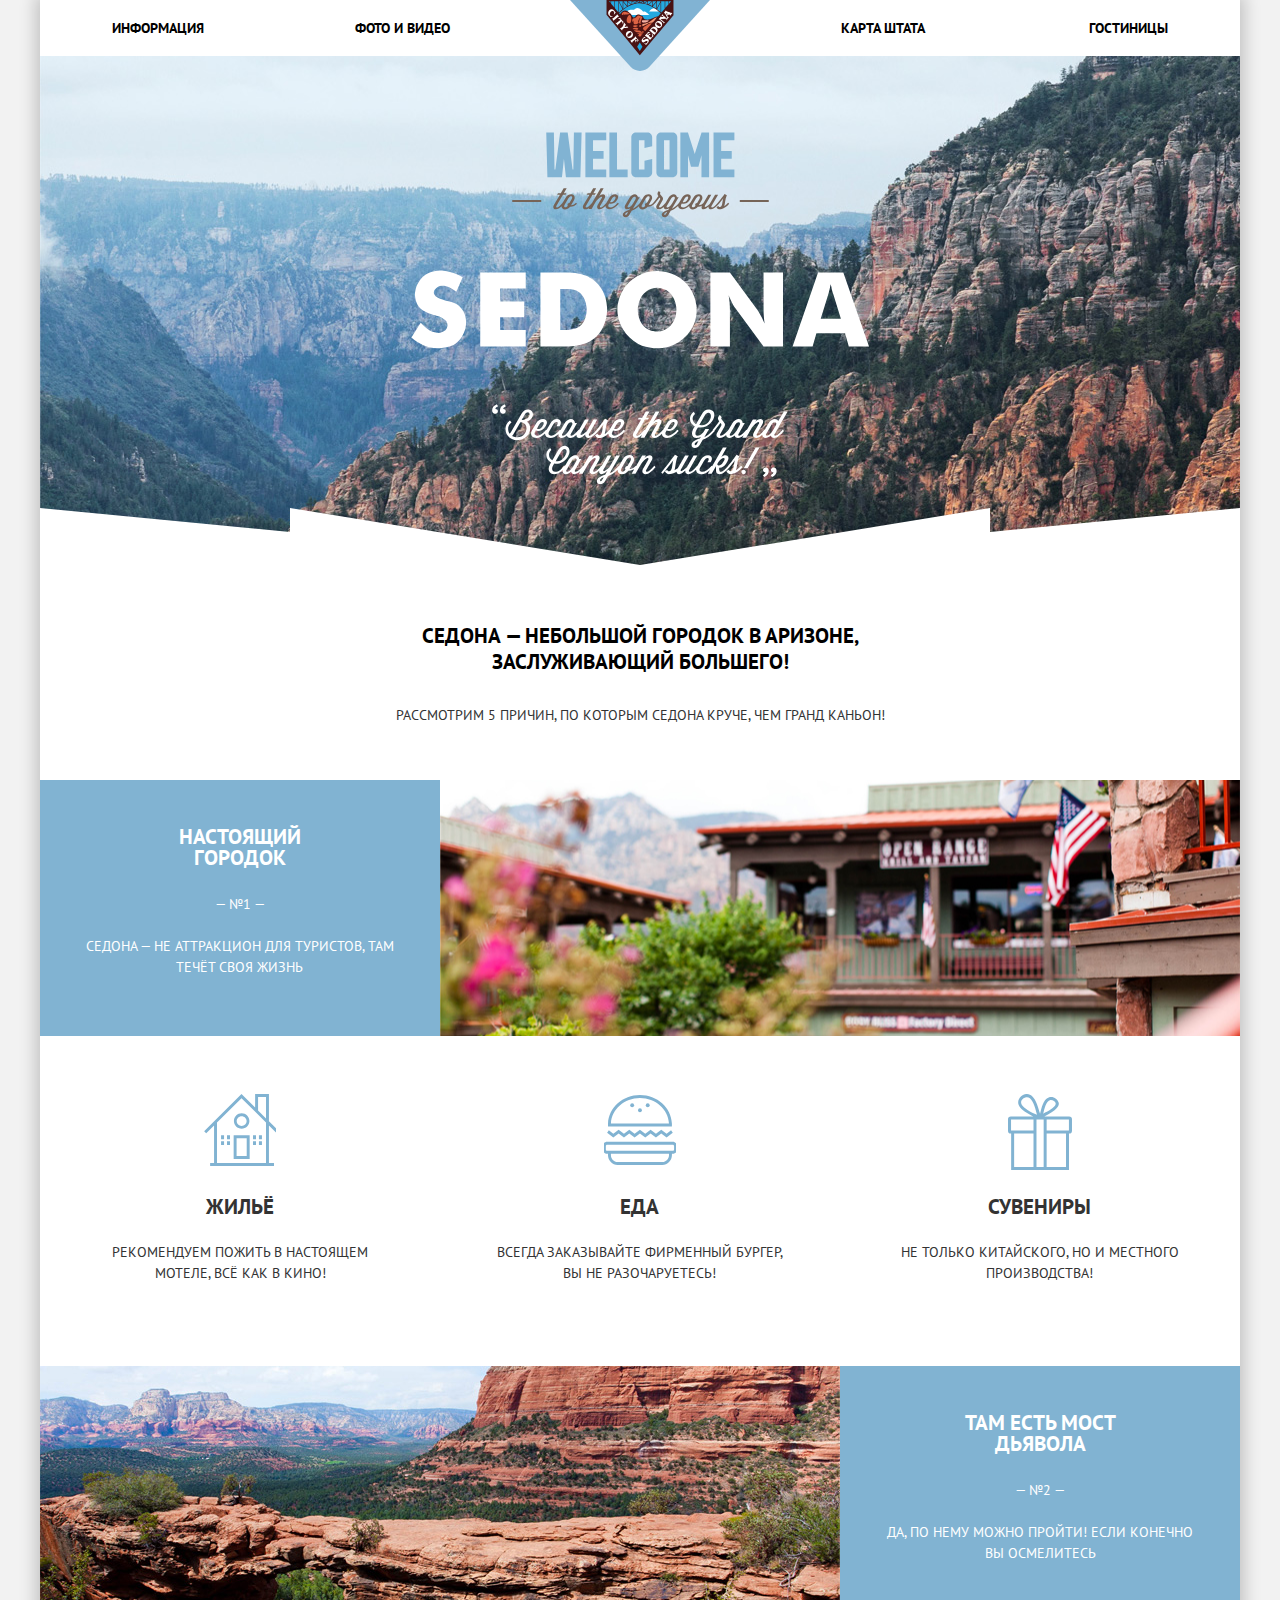
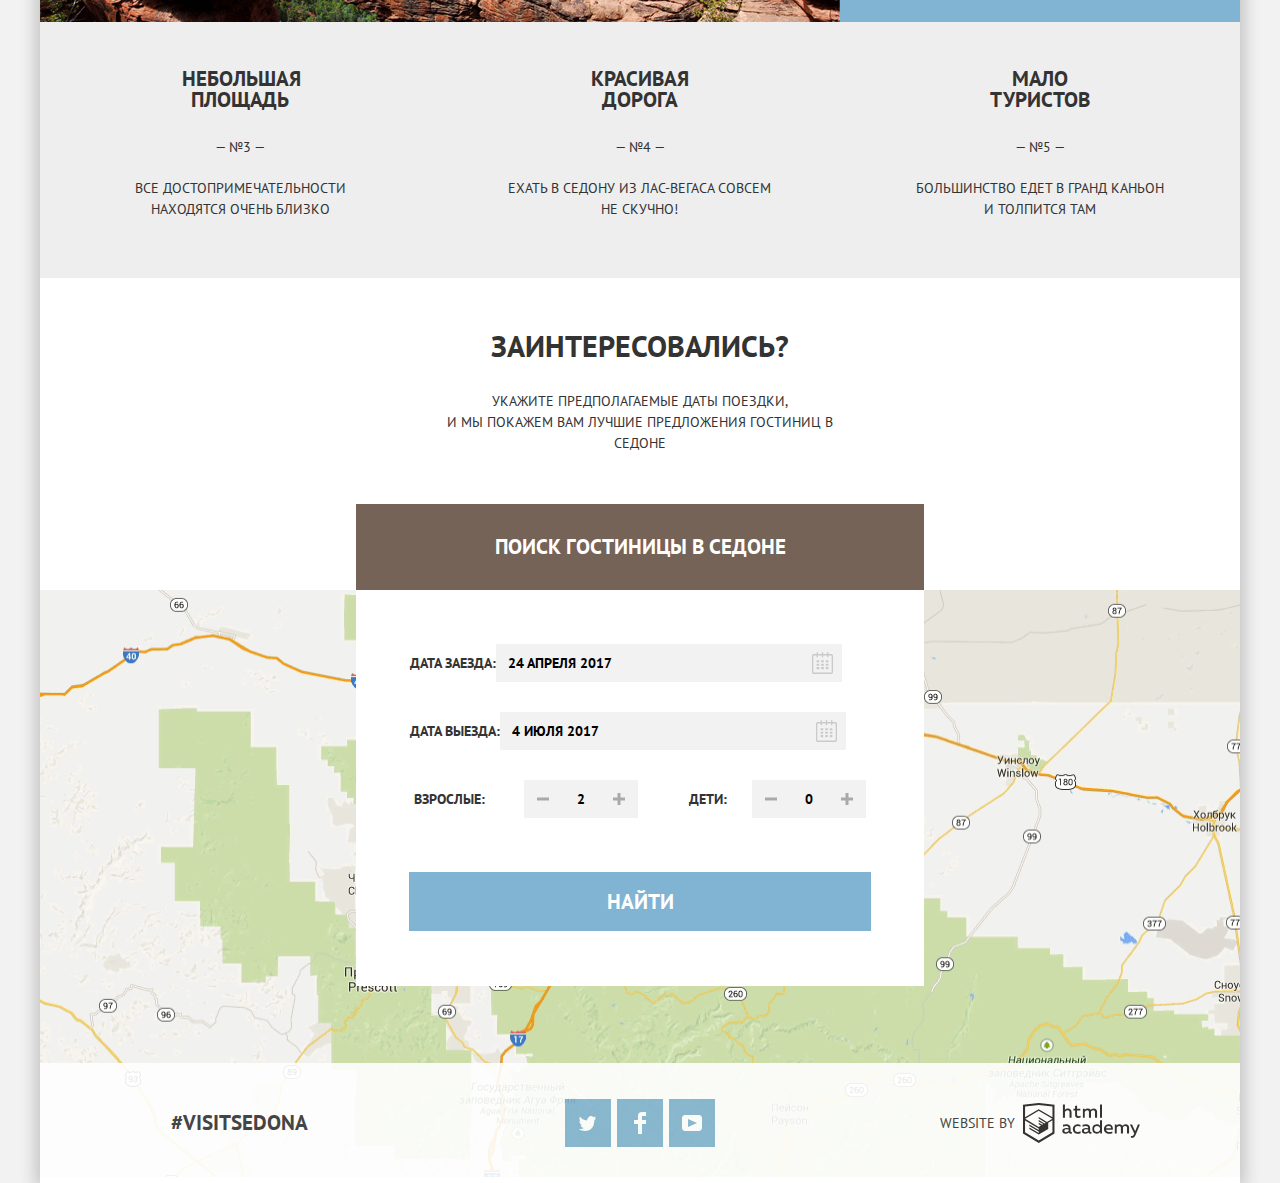
==== commit 9dc6d26d: "Исправлено подключение стилей" ====
--- a/index.html
+++ b/index.html
@@ -6,7 +6,6 @@
   <title>HTML Academy: Седона</title>
   <link href="https://fonts.googleapis.com/css?family=PT+Sans:400,700&amp;subset=cyrillic" rel="stylesheet">
   <link href="css/normalize.css" rel="stylesheet">
-  <link href="css/style.css" rel="stylesheet">
   <link href="css/style.min.css" rel="stylesheet">
 </head>
 
@@ -27,6 +26,7 @@
     </header>
     <main>
       <section class="offer">
+        <h2 class="visually-hidden">Приветствует Седона!</h2>
         <img class="offer-title" src="img/intro-welcome.svg" width="459" height="353" alt="WELCOM to the gorgeous SEDONA Becouse the Grand Canyon sucs">
       </section>
       <section class="benefits">
@@ -92,57 +92,56 @@
         <h2 class="visually-hidden">Приезжайте в Седону</h2>
         <div class="invitation-lead">
           <span class="invitation-title">Заинтересовались?</span>
-          <p class="invitation-desc">Укажите предполагаемые даты поездки,
-            <br> и мы покажем вам лучшие предложения гостиниц в седоне</p>
+          <p class="invitation-desc">Укажите предполагаемые даты поездки,<br> и мы покажем вам лучшие предложения гостиниц в седоне</p>
           <button class="button button-calendar" type="button">Поиск гостиницы в Седоне</button>
         </div>
         <div class="invitation-form">
           <form class="invitation-form-search" action="https://echo.htmlacademy.ru" method="post">
             <div class="invitation-form-item">
-              <label class="invitation-date">
-                <p>Дата заезда:</p>
+              <p class="invitation-date">
+                <label>Дата заезда:</label>
                 <input type="text" name="date" value="24 апреля 2017">
-                <a class="button button-invitation-calendar">
+                <a href="#" class="button button-invitation-calendar">
                   <span class="visually-hidden">Календарь</span>
                   <svg xmlns="http://www.w3.org/2000/svg" width="21" height="22" viewBox="0 0 21 22"><path d="M19.251 2.025h-2.845V.648c0-.381-.294-.689-.656-.689-.363 0-.656.308-.656.689v1.377h-3.938V.648c0-.381-.294-.689-.655-.689-.363 0-.657.308-.657.689v1.377H5.906V.648c0-.381-.294-.689-.656-.689-.363 0-.657.308-.657.689v1.377H1.75C.784 2.025 0 2.847 0 3.862v16.302C0 21.179.784 22 1.75 22h17.501c.966 0 1.749-.821 1.749-1.836V3.862c0-1.015-.783-1.837-1.749-1.837zm.437 18.139a.448.448 0 0 1-.437.459H1.75a.45.45 0 0 1-.438-.459V3.862a.45.45 0 0 1 .438-.459h2.844v1.378c0 .381.294.689.657.689.362 0 .656-.308.656-.689V3.403h3.938v1.378c0 .381.294.689.657.689.361 0 .655-.308.655-.689V3.403h3.938v1.378c0 .381.293.689.656.689.362 0 .656-.308.656-.689V3.403h2.845c.241 0 .437.206.437.459v16.302z"/><path d="M4.594 8.225h2.625v2.066H4.594zM4.594 11.668h2.625v2.067H4.594zM4.594 15.112h2.625v2.066H4.594zM9.188 15.112h2.625v2.066H9.188zM9.188 11.668h2.625v2.067H9.188zM9.188 8.225h2.625v2.066H9.188zM13.781 15.112h2.625v2.066h-2.625zM13.781 11.668h2.625v2.067h-2.625zM13.781 8.225h2.625v2.066h-2.625z"/></svg>
               </a>
-              </label>
+              </p>
             </div>
             <div class="invitation-form-item departure">
-              <label class="invitation-date">
-                <p>Дата выезда:</p>
+              <p class="invitation-date">
+                <label>Дата выезда:</label>
                 <input type="text" name="date" value="4 июля 2017">
-                <a class="button button-invitation-calendar">
+                <a href="#" class="button button-invitation-calendar">
                     <span class="visually-hidden">Календарь</span>
                     <svg xmlns="http://www.w3.org/2000/svg" width="21" height="22" viewBox="0 0 21 22"><path d="M19.251 2.025h-2.845V.648c0-.381-.294-.689-.656-.689-.363 0-.656.308-.656.689v1.377h-3.938V.648c0-.381-.294-.689-.655-.689-.363 0-.657.308-.657.689v1.377H5.906V.648c0-.381-.294-.689-.656-.689-.363 0-.657.308-.657.689v1.377H1.75C.784 2.025 0 2.847 0 3.862v16.302C0 21.179.784 22 1.75 22h17.501c.966 0 1.749-.821 1.749-1.836V3.862c0-1.015-.783-1.837-1.749-1.837zm.437 18.139a.448.448 0 0 1-.437.459H1.75a.45.45 0 0 1-.438-.459V3.862a.45.45 0 0 1 .438-.459h2.844v1.378c0 .381.294.689.657.689.362 0 .656-.308.656-.689V3.403h3.938v1.378c0 .381.294.689.657.689.361 0 .655-.308.655-.689V3.403h3.938v1.378c0 .381.293.689.656.689.362 0 .656-.308.656-.689V3.403h2.845c.241 0 .437.206.437.459v16.302z"/><path d="M4.594 8.225h2.625v2.066H4.594zM4.594 11.668h2.625v2.067H4.594zM4.594 15.112h2.625v2.066H4.594zM9.188 15.112h2.625v2.066H9.188zM9.188 11.668h2.625v2.067H9.188zM9.188 8.225h2.625v2.066H9.188zM13.781 15.112h2.625v2.066h-2.625zM13.781 11.668h2.625v2.067h-2.625zM13.781 8.225h2.625v2.066h-2.625z"/></svg>
                   </a>
-              </label>
+              </p>
             </div>
             <div class="invitation-guests">
               <div class="invitation-adult">
                 <label for="adult">Взрослые:</label>
                 <div class="invitation-minus">
-                  <button href="#" class="button-invitation invitation-less" type="button">
+                  <button class="button-invitation invitation-less" type="button">
                     <span class="visually-hidden">меньше</span>
                   </button>
                 </div>
                 <input id="adult" type="text" name="adult" value="2">
                 <div class="invitation-plus">
-                  <button href="#" class="button-invitation invitation-more" type="button">
+                  <button class="button-invitation invitation-more" type="button">
                     <span class="visually-hidden">больше</span>
                   </button>
                 </div>
               </div>
               <div class="invitation-child">
-                <label for>Дети:</label>
+                <label for="child">Дети:</label>
                 <div class="invitation-minus">
-                  <button href="#" class="button-invitation invitation-less" type="button">
+                  <button class="button-invitation invitation-less" type="button">
                     <span class="visually-hidden">меньше</span>
                   </button>
                 </div>
                 <input id="child" type="text" name="child" value="0">
                 <div class="invitation-plus">
-                  <button href="#" class="button-invitation invitation-more" type="button">
+                  <button class="button-invitation invitation-more" type="button">
                     <span class="visually-hidden">больше</span>
                   </button>
                 </div>
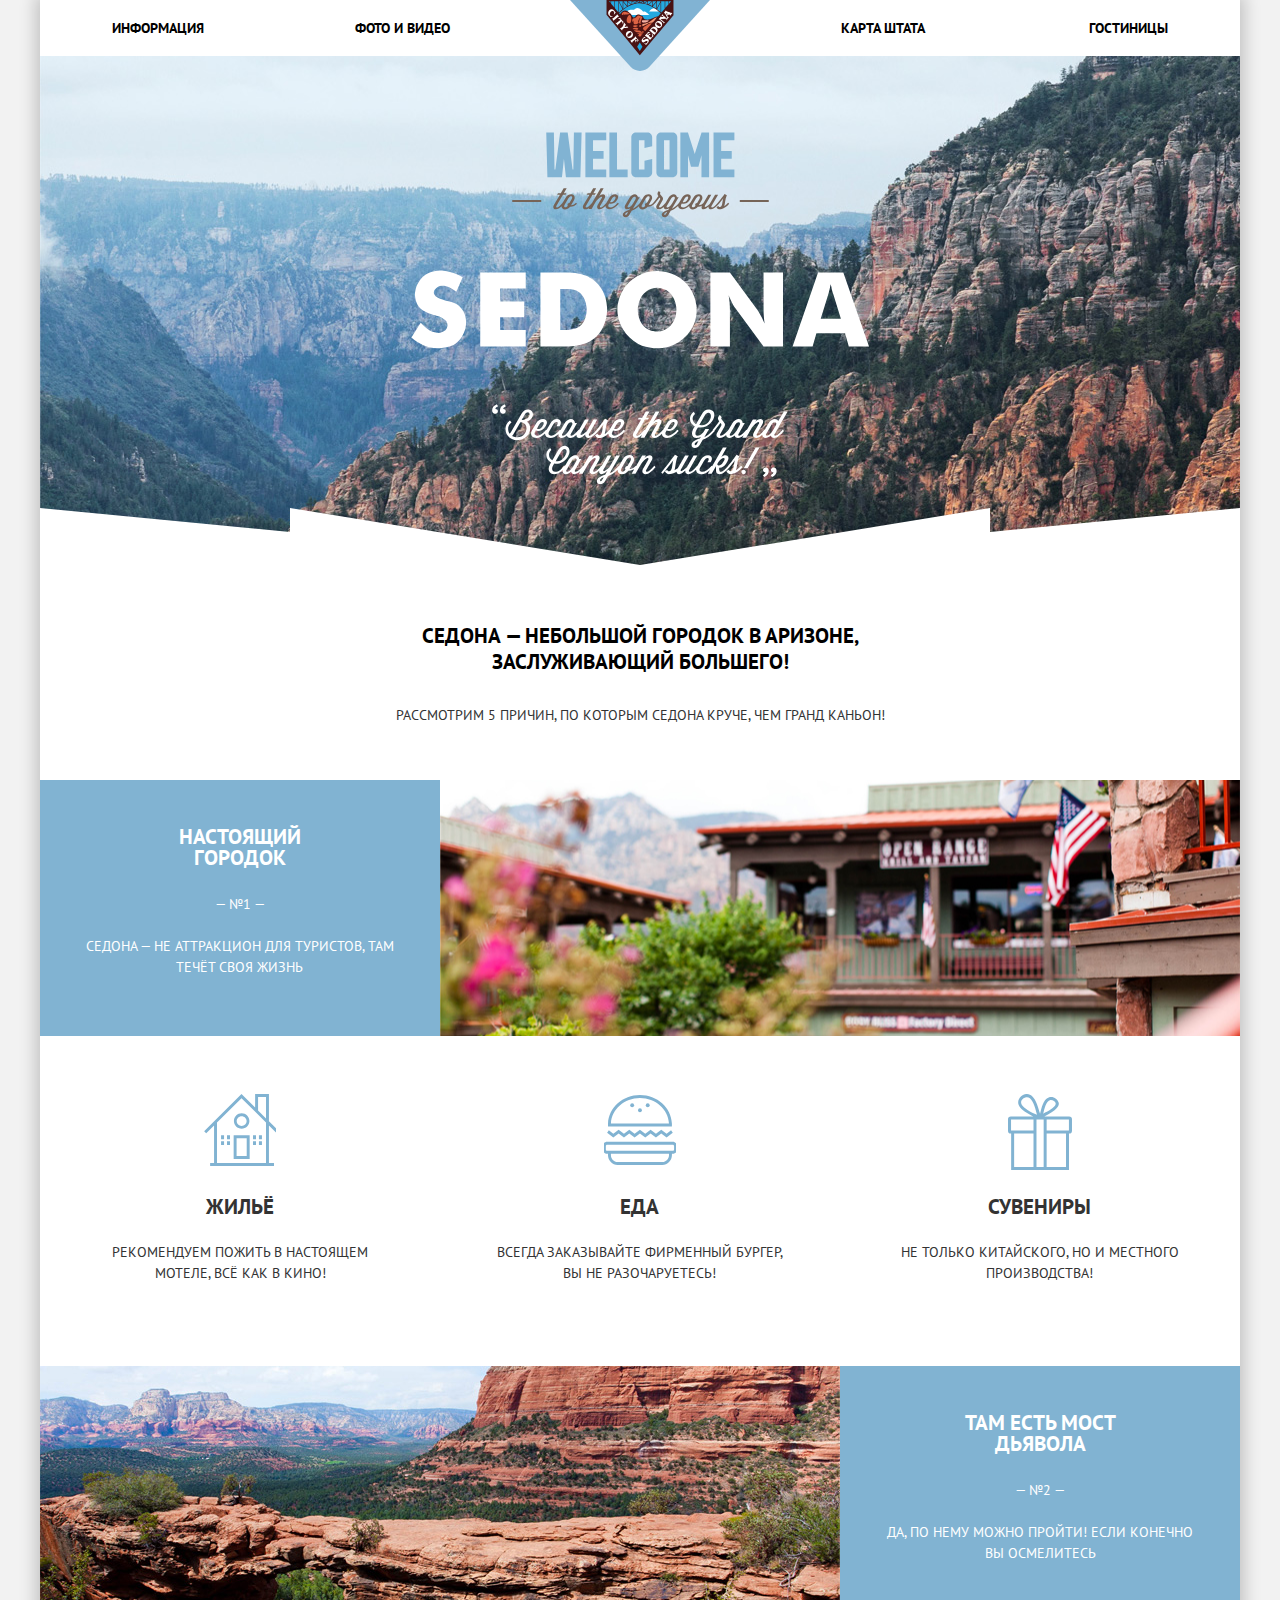
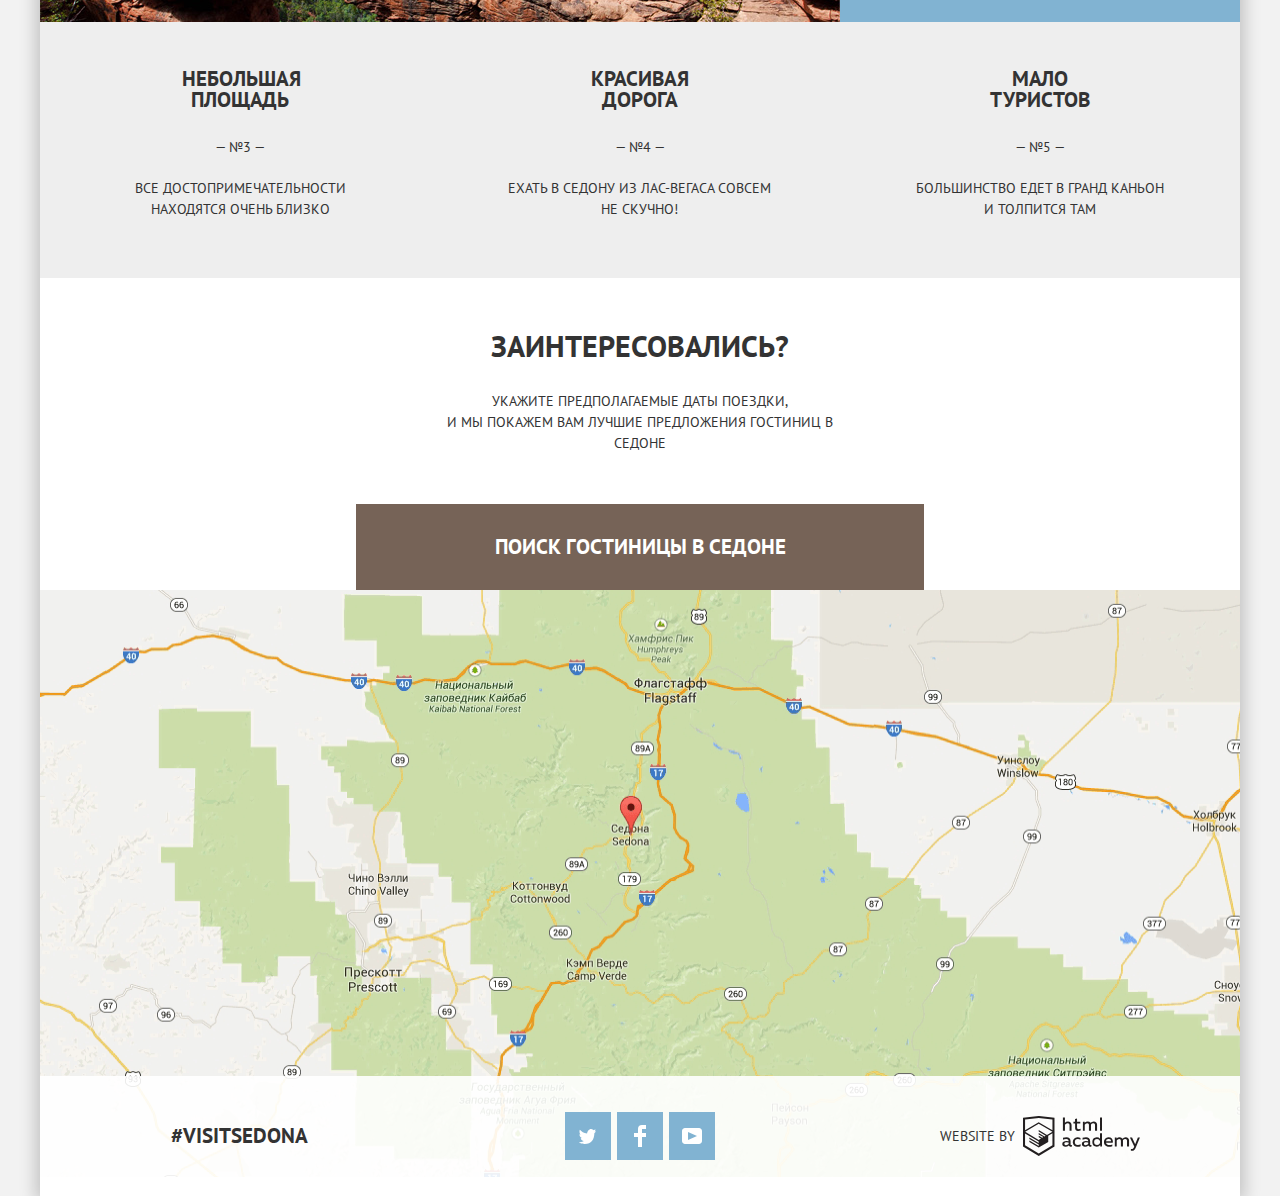
==== commit 9829beb2: "Добавлены скрипты и анимация" ====
--- a/index.html
+++ b/index.html
@@ -6,16 +6,14 @@
   <title>HTML Academy: Седона</title>
   <link href="https://fonts.googleapis.com/css?family=PT+Sans:400,700&amp;subset=cyrillic" rel="stylesheet">
   <link href="css/normalize.css" rel="stylesheet">
-  <link href="css/style.min.css" rel="stylesheet">
+  <link href="css/style.css" rel="stylesheet">
 </head>
 
 <body>
   <div class="container">
     <header class="main-header">
       <nav class="main-navigation">
-        <a class="main-header-logo">
-        <img src="img/logo-sedona.svg" width="140" height="71" alt="Логотип">
-      </a>
+        <a class="main-header-logo"><img src="img/logo-sedona.svg" width="140" height="71" alt="Логотип"></a>
         <ul class="site-navigation">
           <li class="site-navigation-item"><a href="info.html">Информация</a></li>
           <li class="site-navigation-item"><a href="photo.html">Фото и видео</a></li>
@@ -92,29 +90,36 @@
         <h2 class="visually-hidden">Приезжайте в Седону</h2>
         <div class="invitation-lead">
           <span class="invitation-title">Заинтересовались?</span>
-          <p class="invitation-desc">Укажите предполагаемые даты поездки,<br> и мы покажем вам лучшие предложения гостиниц в седоне</p>
+          <p class="invitation-desc">Укажите предполагаемые даты поездки,
+            <br> и мы покажем вам лучшие предложения гостиниц в седоне</p>
           <button class="button button-calendar" type="button">Поиск гостиницы в Седоне</button>
         </div>
-        <div class="invitation-form">
-          <form class="invitation-form-search" action="https://echo.htmlacademy.ru" method="post">
+        <div class="invitation-modal">
+          <form class="invitation-form" action="https://echo.htmlacademy.ru" method="post">
             <div class="invitation-form-item">
               <p class="invitation-date">
                 <label>Дата заезда:</label>
-                <input type="text" name="date" value="24 апреля 2017">
-                <a href="#" class="button button-invitation-calendar">
+                <input class="js-enter" type="text" name="date" value="24 апреля 2017" autocomplete="off">
+                <button class="button button-invitation-calendar" type="button">
                   <span class="visually-hidden">Календарь</span>
-                  <svg xmlns="http://www.w3.org/2000/svg" width="21" height="22" viewBox="0 0 21 22"><path d="M19.251 2.025h-2.845V.648c0-.381-.294-.689-.656-.689-.363 0-.656.308-.656.689v1.377h-3.938V.648c0-.381-.294-.689-.655-.689-.363 0-.657.308-.657.689v1.377H5.906V.648c0-.381-.294-.689-.656-.689-.363 0-.657.308-.657.689v1.377H1.75C.784 2.025 0 2.847 0 3.862v16.302C0 21.179.784 22 1.75 22h17.501c.966 0 1.749-.821 1.749-1.836V3.862c0-1.015-.783-1.837-1.749-1.837zm.437 18.139a.448.448 0 0 1-.437.459H1.75a.45.45 0 0 1-.438-.459V3.862a.45.45 0 0 1 .438-.459h2.844v1.378c0 .381.294.689.657.689.362 0 .656-.308.656-.689V3.403h3.938v1.378c0 .381.294.689.657.689.361 0 .655-.308.655-.689V3.403h3.938v1.378c0 .381.293.689.656.689.362 0 .656-.308.656-.689V3.403h2.845c.241 0 .437.206.437.459v16.302z"/><path d="M4.594 8.225h2.625v2.066H4.594zM4.594 11.668h2.625v2.067H4.594zM4.594 15.112h2.625v2.066H4.594zM9.188 15.112h2.625v2.066H9.188zM9.188 11.668h2.625v2.067H9.188zM9.188 8.225h2.625v2.066H9.188zM13.781 15.112h2.625v2.066h-2.625zM13.781 11.668h2.625v2.067h-2.625zM13.781 8.225h2.625v2.066h-2.625z"/></svg>
-              </a>
+                  <svg xmlns="http://www.w3.org/2000/svg" width="21" height="22" viewBox="0 0 21 22">
+                    <path d="M19.251 2.025h-2.845V.648c0-.381-.294-.689-.656-.689-.363 0-.656.308-.656.689v1.377h-3.938V.648c0-.381-.294-.689-.655-.689-.363 0-.657.308-.657.689v1.377H5.906V.648c0-.381-.294-.689-.656-.689-.363 0-.657.308-.657.689v1.377H1.75C.784 2.025 0 2.847 0 3.862v16.302C0 21.179.784 22 1.75 22h17.501c.966 0 1.749-.821 1.749-1.836V3.862c0-1.015-.783-1.837-1.749-1.837zm.437 18.139a.448.448 0 0 1-.437.459H1.75a.45.45 0 0 1-.438-.459V3.862a.45.45 0 0 1 .438-.459h2.844v1.378c0 .381.294.689.657.689.362 0 .656-.308.656-.689V3.403h3.938v1.378c0 .381.294.689.657.689.361 0 .655-.308.655-.689V3.403h3.938v1.378c0 .381.293.689.656.689.362 0 .656-.308.656-.689V3.403h2.845c.241 0 .437.206.437.459v16.302z" />
+                    <path d="M4.594 8.225h2.625v2.066H4.594zM4.594 11.668h2.625v2.067H4.594zM4.594 15.112h2.625v2.066H4.594zM9.188 15.112h2.625v2.066H9.188zM9.188 11.668h2.625v2.067H9.188zM9.188 8.225h2.625v2.066H9.188zM13.781 15.112h2.625v2.066h-2.625zM13.781 11.668h2.625v2.067h-2.625zM13.781 8.225h2.625v2.066h-2.625z" />
+                  </svg>
+                </button>
               </p>
             </div>
             <div class="invitation-form-item departure">
               <p class="invitation-date">
                 <label>Дата выезда:</label>
-                <input type="text" name="date" value="4 июля 2017">
-                <a href="#" class="button button-invitation-calendar">
-                    <span class="visually-hidden">Календарь</span>
-                    <svg xmlns="http://www.w3.org/2000/svg" width="21" height="22" viewBox="0 0 21 22"><path d="M19.251 2.025h-2.845V.648c0-.381-.294-.689-.656-.689-.363 0-.656.308-.656.689v1.377h-3.938V.648c0-.381-.294-.689-.655-.689-.363 0-.657.308-.657.689v1.377H5.906V.648c0-.381-.294-.689-.656-.689-.363 0-.657.308-.657.689v1.377H1.75C.784 2.025 0 2.847 0 3.862v16.302C0 21.179.784 22 1.75 22h17.501c.966 0 1.749-.821 1.749-1.836V3.862c0-1.015-.783-1.837-1.749-1.837zm.437 18.139a.448.448 0 0 1-.437.459H1.75a.45.45 0 0 1-.438-.459V3.862a.45.45 0 0 1 .438-.459h2.844v1.378c0 .381.294.689.657.689.362 0 .656-.308.656-.689V3.403h3.938v1.378c0 .381.294.689.657.689.361 0 .655-.308.655-.689V3.403h3.938v1.378c0 .381.293.689.656.689.362 0 .656-.308.656-.689V3.403h2.845c.241 0 .437.206.437.459v16.302z"/><path d="M4.594 8.225h2.625v2.066H4.594zM4.594 11.668h2.625v2.067H4.594zM4.594 15.112h2.625v2.066H4.594zM9.188 15.112h2.625v2.066H9.188zM9.188 11.668h2.625v2.067H9.188zM9.188 8.225h2.625v2.066H9.188zM13.781 15.112h2.625v2.066h-2.625zM13.781 11.668h2.625v2.067h-2.625zM13.781 8.225h2.625v2.066h-2.625z"/></svg>
-                  </a>
+                <input class="js-departure" type="text" name="date" value="4 июля 2017" autocomplete="off">
+                <button class="button button-invitation-calendar" type="button" >
+                  <span class="visually-hidden">Календарь</span>
+                  <svg xmlns="http://www.w3.org/2000/svg" width="21" height="22" viewBox="0 0 21 22">
+                    <path d="M19.251 2.025h-2.845V.648c0-.381-.294-.689-.656-.689-.363 0-.656.308-.656.689v1.377h-3.938V.648c0-.381-.294-.689-.655-.689-.363 0-.657.308-.657.689v1.377H5.906V.648c0-.381-.294-.689-.656-.689-.363 0-.657.308-.657.689v1.377H1.75C.784 2.025 0 2.847 0 3.862v16.302C0 21.179.784 22 1.75 22h17.501c.966 0 1.749-.821 1.749-1.836V3.862c0-1.015-.783-1.837-1.749-1.837zm.437 18.139a.448.448 0 0 1-.437.459H1.75a.45.45 0 0 1-.438-.459V3.862a.45.45 0 0 1 .438-.459h2.844v1.378c0 .381.294.689.657.689.362 0 .656-.308.656-.689V3.403h3.938v1.378c0 .381.294.689.657.689.361 0 .655-.308.655-.689V3.403h3.938v1.378c0 .381.293.689.656.689.362 0 .656-.308.656-.689V3.403h2.845c.241 0 .437.206.437.459v16.302z" />
+                    <path d="M4.594 8.225h2.625v2.066H4.594zM4.594 11.668h2.625v2.067H4.594zM4.594 15.112h2.625v2.066H4.594zM9.188 15.112h2.625v2.066H9.188zM9.188 11.668h2.625v2.067H9.188zM9.188 8.225h2.625v2.066H9.188zM13.781 15.112h2.625v2.066h-2.625zM13.781 11.668h2.625v2.067h-2.625zM13.781 8.225h2.625v2.066h-2.625z" />
+                  </svg>
+                </button>
               </p>
             </div>
             <div class="invitation-guests">
@@ -125,7 +130,7 @@
                     <span class="visually-hidden">меньше</span>
                   </button>
                 </div>
-                <input id="adult" type="text" name="adult" value="2">
+                <input id="adult" class="js-adult" type="text" name="adult" value="2" autocomplete="off">
                 <div class="invitation-plus">
                   <button class="button-invitation invitation-more" type="button">
                     <span class="visually-hidden">больше</span>
@@ -139,7 +144,7 @@
                     <span class="visually-hidden">меньше</span>
                   </button>
                 </div>
-                <input id="child" type="text" name="child" value="0">
+                <input id="child" class="js-child" type="text" name="child" value="0" autocomplete="off">
                 <div class="invitation-plus">
                   <button class="button-invitation invitation-more" type="button">
                     <span class="visually-hidden">больше</span>
@@ -153,12 +158,16 @@
       </section>
       <section class="map">
         <h2 class="visually-hidden">Как добраться</h2>
-        <p>
+      <div class=js-map>
+        <iframe src="https://www.google.com/maps/embed?pb=!1m18!1m12!1m3!1d52385.18050594222!2d-111.83015780954669!3d34.85437338108609!2m3!1f0!2f0!3f0!3m2!1i1024!2i768!4f13.1!3m3!1m2!1s0x872da132f942b00d%3A0x5548c523fa6c8efd!2z0KHQtdC00L7QvdCwLCDQkNGA0LjQt9C-0L3QsCA4NjMzNiwg0KHQqNCQ!5e0!3m2!1sru!2sru!4v1536607304825" width="1200" height="600" frameborder="0" style="border:0" allowfullscreen></iframe>
+        <p class="map-img">
           <img src="img/map.png" width="1200" height="587" alt="Карта штата">
         </p>
+      </div>
+
       </section>
     </main>
-    <footer class="main-footer footer_index">
+    <footer class="main-footer footer-index">
       <p class="footer-visit">#visitSedona</p>
       <ul class="footer-social">
         <li>
@@ -189,6 +198,9 @@
       </div>
     </footer>
   </div>
+
+  <script src=js/popup.js></script>
+
 </body>
 
 </html>
--- a/css/style.css
+++ b/css/style.css
@@ -0,0 +1,1290 @@
+body {
+  margin: 0;
+  padding: 0;
+
+  font-family: "PT Sans", Arial, sans-serif;
+  font-size: 14px;
+  line-height: 21px;
+  font-weight: 400;
+  color: #333333;
+  text-align: center;
+  text-transform: uppercase;
+  background-color: #f2f2f2;
+}
+
+* {
+  box-sizing: border-box;
+  padding: 0;
+  margin: 0;
+}
+
+a {
+  text-decoration: none;
+}
+
+img {
+  max-widht: 100%;
+}
+
+.button {
+  font: inherit;
+  text-align: center;
+  color: #ffffff;
+  vertical-align: middle;
+  text-transform: uppercase;
+  border: none;
+}
+
+.container {
+  width: 1200px;
+  margin: 0 auto;
+  background-color: #ffffff;
+  box-shadow: 0 0 15px 5px rgba(0, 1, 1, 0.19);
+}
+
+.visually-hidden:not(:focus):not(:active),
+input[type="checkbox"].visually-hidden,
+input[type="radio"].visually-hidden {
+  position: absolute;
+
+  width: 1px;
+  height: 1px;
+  margin: -1px;
+  border: 0;
+  padding: 0;
+
+  white-space: nowrap;
+
+  clip-path: inset(100%);
+  clip: rect(0 0 0 0);
+  overflow: hidden;
+}
+
+
+
+
+/* header */
+
+.main-navigation {
+  position: relative;
+  display: flex;
+  font-size: 14px;
+  line-height: 26px;
+  font-weight: 700;
+  color: #000000;
+  background-color: #ffffff;
+}
+
+.main-header-logo {
+  position: absolute;
+  left: 50%;
+  top: 0;
+  z-index: 10;
+  transform: translateX(-50%);
+}
+
+.site-navigation {
+  display: flex;
+  width: 100%;
+  list-style: none;
+  margin: 0;
+  padding: 15px 6%;
+}
+
+.site-navigation-item {
+  width: 23%;
+}
+
+.site-navigation-item:nth-child(1),
+.site-navigation-item:nth-child(2) {
+  text-align: left
+}
+
+.site-navigation-item:nth-child(2) {
+  margin-right: auto;
+}
+
+.site-navigation-item:nth-child(3),
+.site-navigation-item:nth-child(4) {
+  text-align: right;
+}
+
+.site-navigation-item .current {
+  color: #766357;
+}
+
+.site-navigation-item a {
+  color: #000000;
+}
+
+.site-navigation-item a:hover {
+  color: #81b3d2;
+}
+
+.site-navigation-item a:active {
+  color: #cacaca;
+}
+
+
+
+
+/* offer */
+
+.main {}
+
+.offer {
+  position: relative;
+  display: flex;
+  justify-content: center;
+  background-color: #969fa5;
+  background-image: url("../img/bg.jpg");
+  background-position: 0 22%;
+  background-repeat: no-repeat;
+  padding: 76px 0 80px;
+}
+
+.offer:before {
+  position:absolute;
+  bottom: 0;
+  left:0;
+  content:"";
+  display: block;
+  width: 100%;
+  height: 57px;
+    background-image: url("../img/intro-mask.svg");
+}
+
+
+
+
+/* benefits */
+
+.benefits {
+  display: flex;
+  flex-direction: column;
+  align-items: center;
+  padding-top: 58px;
+  padding-bottom: 54px;
+}
+
+.benefits-title {
+  display: block;
+  width: 37.5%;
+  font-size: 21px;
+  line-height: 26px;
+  font-weight: 700;
+  margin-bottom: 30px;
+  color: #000000;
+}
+
+.benefits-desc {
+  display: block;
+  width: 41.5%;
+}
+
+
+
+
+/* reason */
+
+.reason {}
+
+.reason-basic {
+  display: flex;
+  justify-content: space-between;
+  background-color: #81b3d2;
+}
+
+.reason-lead {
+  display: flex;
+  flex-direction: column;
+  align-items: center;
+  width: 33.3333%;
+  background-color: #81b3d2;
+  color: #ffffff;
+  padding: 46px 0 58px;
+}
+
+.reason-title {
+  width: 37.8%;
+  font-size: 21px;
+  line-height: 21px;
+  font-weight: 700;
+  margin-bottom: 26px;
+}
+
+.reason-subtitle {
+  margin-bottom: 21px;
+}
+
+.reason-desc {
+  width: 77%;
+}
+
+.reason-img {
+  width: 66.666%;
+  background-image: url("../img/index-reason-bg.jpg");
+  background-color: #d79071;
+  background-position: 0 50%;
+  background-repeat: no-repeat;
+}
+
+.reason-list {
+  display: flex;
+  justify-content: center;
+  list-style: none;
+  padding: 58px 0 82px;
+}
+
+.reason-item {
+  position: relative;
+  display: flex;
+  flex-direction: column;
+  align-items: center;
+  align-content: center;
+  width: 33.333%;
+}
+
+.item-house::before {
+  content: "";
+  position: absolute;
+  left:50%;
+  transform: translateX(-50%);
+  width: 72px;
+  height: 72px;
+  margin-bottom: 70px;
+  background-image: url("../img/icon-1.svg");
+  /*background-repeat: no-repeat;*/
+  /*background-position: 50% 50%;*/
+}
+
+.reason-item-title {
+  position: relative;
+  padding-top: 100px;
+  font-size: 21px;
+  line-height: 26px;
+  font-weight: 700;
+  margin-bottom: 22px;
+}
+
+.item-food::before {
+  content: "";
+  position: absolute;
+  left:50%;
+  transform: translateX(-50%);
+  width: 72px;
+  height: 72px;
+  margin-bottom: 66px;
+  background-image: url("../img/icon-3.svg");
+  background-repeat: no-repeat;
+  background-position: 50% 50%;
+}
+
+.item-souvenirs::before {
+  content: "";
+  position: absolute;
+  left:50%;
+  transform: translateX(-50%);
+  width: 72px;
+  height: 76px;
+  margin-bottom: 70px;
+  background-image: url("../img/icon-2.svg");
+  background-repeat: no-repeat;
+  background-position: 50% 50%;
+}
+
+.reason-item-desc {
+  width: 76%;
+}
+
+.reason-basic-2 {
+  display: flex;
+  justify-content: space-between;
+  background-color: #81b3d2;
+}
+
+.reason-img-2 {
+  background-image: url("../img/index-reason-bg-1.jpg");
+  background-color: #d79071;
+  width: 66.666%;
+  background-repeat: no-repeat;
+}
+
+.reason-others {
+  background-color: #eeeeee;
+  padding-top: 46px;
+  padding-bottom: 58px;
+}
+
+.reason-others-list {
+  display: flex;
+  justify-content: center;
+  list-style: none;
+}
+
+.reason-others-item {
+  display: flex;
+  flex-direction: column;
+  align-items: center;
+  align-content: center;
+  width: 33.3333%;
+}
+
+.reason-others-item-title {
+  width: 29%;
+  font-size: 21px;
+  line-height: 21px;
+  font-weight: 700;
+  margin-bottom: 27px;
+}
+
+.reason-others-item-subtitle {
+  margin-bottom: 20px;
+}
+
+.reason-others-item-desc {
+  width: 64.8%;
+}
+
+.reason-others-item-desc-2 {
+  width: 66%;
+}
+
+.invitation {
+  position: relative;
+  padding-top: 55px;
+}
+
+.invitation-lead {
+  display: flex;
+  flex-direction: column;
+  align-items: center;
+}
+
+.invitation-title {
+  font-size: 30px;
+  line-height: 26px;
+  font-weight: 700;
+  margin-bottom: 32px;
+}
+
+.invitation-desc {
+  width: 436px;
+  margin-bottom: 50px;
+}
+
+.button-calendar {
+  width: 568px;
+  padding:30px;
+  font-size: 21px;
+  line-height: 26px;
+  font-weight: 700;
+  background-color: #766357;
+}
+
+.button-calendar:link {
+  background-color: #766357;
+}
+
+.button-calendar:hover {
+  background-color: #604e43;
+}
+
+.button-calendar:active {
+  color: #928a85;
+  background-color: #503e33;
+}
+
+@keyframes bounce {
+  0% {
+    transform: translate(-50%, -50%);
+  }
+
+  70% {
+    transform: translate(-50%, 1%);
+  }
+
+  90% {
+    transform: translate(-50%, -2%);
+  }
+
+  100% {
+    transform: translateY(-50%, 0);
+  }
+}
+
+@keyframes shake {
+  0%,
+  100% {
+    transform: translateX(-51%);
+  }
+
+  10%,
+  30%,
+  50%,
+  70%,
+  90% {
+    transform: translateX(-49%);
+  }
+
+  20%,
+  40%,
+  60%,
+  80% {
+    transform: translateX(-51%);
+  }
+}
+
+.invitation-modal {
+  display: block;
+  z-index: 3;
+  background-color: #ffffff;
+  color: #000000;
+  position: absolute;
+  width: 568px;
+  left: 50%;
+  top: 100%;
+  transform: translateX(-50%);
+  padding-bottom: 55px;
+  box-shadow: 0 7px 15px rgba(0, 1, 1, 0.15);
+}
+
+.invitation-modal-close {
+  display: none;
+  z-index: 3;
+  background-color: #ffffff;
+  color: #000000;
+  position: absolute;
+  width: 568px;
+  left: 50%;
+  top: 100%;
+  transform: translateX(-50%);
+  padding-bottom: 55px;
+  box-shadow: 0 7px 15px rgba(0, 1, 1, 0.15);
+  animation: bounce 0.6s;
+}
+
+.invitation-modal-error {
+  animation: shake 0.6s;
+}
+
+.invitation-form {
+  box-sizing: border-box;
+  padding: 0;
+  margin: 0;
+}
+
+.invitation-form-item {
+  display: flex;
+  align-items: center;
+  margin: 54px 54px 30px;
+}
+
+.departure {
+  display: flex;
+  margin-top: 30px;
+}
+
+.invitation-date {
+  display: flex;
+  align-items: center;
+}
+
+.invitation-date label {
+  width: 95px;
+  margin-right: 18px;
+}
+
+.invitation-date input {
+  width: 346px;
+  height: 38px;
+  padding-left: 12px;
+  padding-right: 30px;
+  border: 0
+  outline: 0;
+}
+
+.button-invitation-calendar {
+  margin-left: -30px;
+  margin-top: 8px;
+  background: transparent;
+}
+
+.button-invitation-calendar path {
+  fill: #cacaca;
+}
+
+.button-invitation-calendar:hover path {
+  fill: #000000;
+}
+
+.button-invitation-calendar:active path {
+  fill: #81b3d2;
+}
+
+.invitation-guests {
+  display: flex;
+  justify-content: center;
+}
+
+.adult {
+  display: flex;
+}
+
+.invitation-adult,
+.invitation-child {
+  display: flex;
+  align-items: center;
+}
+
+.invitation-adult label {
+  width: 70px;
+  margin-right: 40px;
+}
+
+.invitation-child label {
+  width: 39px;
+  margin-left: 50px;
+  margin-right: 25px;
+}
+
+.invitation-adult input,
+.invitation-child input {
+  display: block;
+  width: 38px;
+  height: 38px;
+  color: #000000;
+  background-color: #f2f2f2;
+  text-align: center;
+  border: none;
+  outline: none;
+}
+
+.invitation-plus,
+.invitation-minus {
+  position: relative;
+  width: 38px;
+  height: 38px;
+  background-color: #f2f2f2;
+}
+
+.button-invitation {
+  width: 38px;
+  height: 38px;
+  outline: 0;
+  border: none;
+  background: #f2f2f2;
+}
+
+.invitation-less::after {
+  position: absolute;
+  content: "";
+  left: 50%;
+  top: 50%;
+  transform: translate(-50%, -50%);
+  width: 12px;
+  height: 3px;
+  background-color: #a9a9a9;
+}
+
+.invitation-more:before {
+  position: absolute;
+  content: "";
+  left: 50%;
+  top: 50%;
+  transform: translate(-50%, -50%);
+  width: 3px;
+  height: 12px;
+  background-color: #a9a9a9;
+}
+
+.invitation-more::after {
+  position: absolute;
+  content: "";
+  left: 50%;
+  top: 50%;
+  transform: translate(-50%, -50%);
+  width: 12px;
+  height: 3px;
+  background-color: #a9a9a9;
+}
+
+.invitation-less:hover::after,
+.invitation-more:hover::after,
+.invitation-more:hover::before {
+  background-color: #000000;
+}
+
+.invitation-less:active::after,
+.invitation-more:active::before,
+.invitation-more:active::after {
+  background-color: #81b3d2;
+}
+
+.invitation-date,
+.invitation-adult,
+.invitation-child {
+  font-size: 14px;
+  line-height: 26px;
+  font-weight: 700;
+}
+
+.invitation-form-item input,
+.invitation-guests input {
+  display; inline-block;
+  font: inherit;
+  text-transform: uppercase;
+  outline: none;
+  border: none;
+  color: #000000;
+  background-color: #f2f2f2;
+}
+
+.invitation-form-item input:hover,
+.invitation-guests input: hover {
+  display; inline-block;
+  background-color: #ebebeb;
+}
+
+.invitation-form-item input:active,
+.invitation-guests input:active {
+  display; inline-block;
+  background-color: #ffffff;
+    border: 0
+  outline: 0;
+}
+
+.invitation-form-item input:focus,
+.invitation-guests input:focus {
+  display; inline-block;
+  background-color: #ffffff;
+  outline: 2px solid #e5e5e5;
+}
+
+.invitation-form-button {
+  width: 462px;
+  font-size: 21px;
+  font-weight: 700;
+  background-color: #81b3d2;
+  margin-top: 54px;
+  padding: 19px ;
+}
+
+.invitation-form-button:link {
+  background-color: #81b3d2;
+}
+
+.invitation-form-button:hover {
+  background-color: #669ec0;
+}
+
+.invitation-form-button:active {
+  color: #94b9d2;
+  background-color: #5496bd;
+}
+
+
+
+
+/* map */
+
+.map {
+  border: none;
+}
+
+.js-map {
+  position: relative;
+}
+
+.map-img {
+  position: absolute;
+  top: 0;
+}
+
+.js-map iframe {
+  position: relative;
+  z-index: 2;
+  padding-bottom: 115px;
+}
+
+/* footer */
+
+.main-footer {
+  display: flex;
+  align-content: center;
+  padding: 36px 0;
+}
+
+.footer-index {
+  position: relative;
+  display: flex;
+  align-content: center;
+  padding: 36px 0;
+  background-color: rgba(255, 255, 255, 0.9);
+  margin-top: -120px;
+}
+
+.footer-visit {
+  display: flex;
+  justify-content: center;
+  align-items: center;
+  width: 33.333%;
+  font-size: 21px;
+  line-height: 26px;
+  font-weight: 700;
+}
+
+.footer-social {
+  display: flex;
+  justify-content: center;
+  align-items: center;
+  width: 33.333%;
+  list-style: none;
+}
+
+.button-social {
+  display: flex;
+  align-items: center;
+  justify-content: center;
+  flex-wrap: wrap;
+  width: 46px;
+  height: 48px;
+  color: #ffffff;
+  background-color: #81b3d2;
+  margin: 0 3px;
+}
+
+.button-social:hover {
+  background-color: #669ec0;
+}
+
+.button-social:active {
+  background-color: #5496bd;
+}
+
+.button-social:active path {
+  fill: #88b6d1
+}
+
+.footer-copyright {
+  display: flex;
+  justify-content: center;
+  align-items: center;
+  width: 33.333%;
+}
+
+.copyright-desc {
+  font-size: 14px;
+  line-height: 26px;
+  font-weight: 400;
+  margin-right: 8px;
+}
+
+.footer-logo {
+  width: 117px;
+  height: 40px;
+}
+
+.footer-logo:hover path {
+  fill: #81b3d2;
+}
+
+.footer-logo:active path {
+  fill: #bfbdbe;
+}
+
+
+
+
+/* CATALOG */
+
+
+/* filter */
+
+.filter {
+  color: #ffffff;
+}
+
+.form {
+  background-color: #969fa5;
+  background-image: url("../img/catalog-bg.jpg");
+  padding: 27px 6% 22px
+}
+
+.filter-form {
+  display: flex;
+  justify-content: space-between;
+  list-style: none;
+}
+
+.filter-form fieldset {
+  border: none;
+}
+
+.grade {
+  display: flex;
+  justify-content: space-between;
+  width: 37.7%;
+}
+
+.fieldset-option {
+  text-align: left;
+  border: none;
+  outline: none;
+}
+
+
+.grade legend {
+  font-size: 16px;
+  line-height: 21px;
+  font-weight: 700;
+  margin-bottom: 21px;
+  text-align: left;
+  margin-left: -12px;
+}
+
+.filter-option {
+  margin-bottom: 25px;
+  padding-left: 28px;
+}
+
+.filter-option label {
+  position: relative;
+  display: block;
+  cursor: pointer;
+  user-select: none;
+  text-align: left;
+}
+
+.filter-input+label::after {
+  position: absolute;
+  content: "";
+  top: 50%;
+  left: -38px;
+  transform: translateY(-50%);
+  width: 24px;
+  height: 24px;
+  background-image: url("../img/checkbox-off.svg");
+  background-repeat: no-repeat;
+  background-position: 0 0;
+}
+
+.filter-input:checked+label::after {
+  background-image: url("../img/checkbox-on.svg");
+}
+
+.filter-input:focus+label  {
+  outline: 1px solid #ffffff;
+}
+
+.filter-form ul {
+  display: flex;
+  flex-direction: column;
+  list-style: none;
+  line-height: 21px;
+}
+
+.filter-option:last-child {
+  margin-bottom: 0;
+}
+
+.range {
+  margin-right: -11px;
+}
+
+.range-fieldset {
+  text-align: left;
+  border: none;
+}
+
+.range-price {
+  font-weight: 700;
+  font-size: 16px;
+  line-height: 21px;
+  padding-bottom: 5px;
+}
+
+.price-controls {
+  position: relative;
+  width: 318px;
+  height: 36px;
+  font-size: 0;
+  margin-bottom: 20px;
+  border: 2px solid #ffffff;
+  border-radius: 2px;
+}
+
+.price-controls::after {
+  content: "";
+  position: absolute;
+  top: 50%;
+  left: 50%;
+  transform: translate(-50%, -50%);
+  width: 2px;
+  height: 22px;
+  background: #ffffff;
+}
+
+.price-controls label {
+  display: inline-block;
+  font-size: 14px;
+  line-height: 34px;
+  vertical-align: top;
+  width: 155px;
+  padding-left: 65px;
+  cursor: pointer;
+}
+
+.price-controls .max-price {
+  padding-left: 55px;
+}
+
+.price-controls input {
+  width: 50px;
+  margin: 0;
+  color: inherit;
+  font: inherit;
+  background: none;
+  border: none;
+  outline: none;
+}
+
+.range-controls {
+  position: relative;
+  margin-bottom: 32px;
+}
+
+.range-controls .scale {
+  height: 2px;
+  background: rgba(255, 255, 255, 0.3);
+}
+
+.range-controls .bar {
+  width: 80%;
+  height: 2px;
+  background: #ffffff;
+}
+
+.range-toggle {
+  position: absolute;
+  top: -9px;
+  width: 20px;
+  height: 22px;
+  background-image: url("../img/filter-button.svg");
+  box-shadow: 0 7px 15px rgba(0, 1, 1, 0.15);
+  cursor: pointer;
+}
+
+.range-toggle:hover {
+  width: 22px;
+  height: 24px;
+  background-size: 100%;
+  transform: translate(-1px,-1px);
+  box-shadow: 0 7px 15px rgba(0, 1, 1, 0.15);
+}
+
+.range-toggle-min {
+  left: 0;
+}
+
+.range-toggle-max {
+  left: 80%;
+}
+
+.filter-button {
+  display: block;
+  margin-left: 86px;
+  width: 135px;
+  height: 35px;
+  color: #ffffff;
+  background-color: transparent;
+  border: 2px solid;
+}
+
+.filter-button:hover,
+.filter-button:active {
+  color: #000000;
+  background-color: #ffffff;
+  box-shadow: 0 7px 15px rgba(0, 1, 1, 0.15);
+  border: none;
+}
+
+.sort {
+  display: flex;
+  align-items: center;
+  text-align: left;
+  background-color: #ffffff;
+  color: #000000;
+  padding: 30px 6%;
+  border-bottom: 1px solid #e5e5e5;
+}
+
+.sort-result {
+  font-size: 21px;
+  line-height: 26px;
+  font-weight: 700;
+  padding-right: 47px;
+}
+.sort-select {
+  font-size: 12px;
+  line-height: 18px;
+  font-weight: 400;
+  margin-right: 40px;
+}
+
+.sort-list {
+  display: flex;
+  list-style: none;
+  margin-right: auto;
+}
+
+.sort-item {
+  margin-right: 34px;
+}
+
+.sort-item a {
+  color: #cacaca;
+  font-size: 12px;
+  line-height: 18px;
+  font-weight: 400;
+  text-transform: uppercase;
+  border: 0;
+  border-bottom: 1px dotted #81b3d2;
+}
+
+.current a {
+  color: #81b3d2;
+  border: 0;
+}
+
+.sort-item a:hover {
+  color: #81b3d2;
+  border: 0;
+  border-bottom: 1px dotted #81b3d2;
+}
+
+.sort-item a:active {
+  color: #000000;
+  border: 0;
+}
+
+.sort-switch {
+  display: flex;
+  width: 33px;
+  background-color: #ffffff;
+  border: 0;
+}
+
+.button-sort-switch-up,
+.button-sort-switch-down {
+  display: flex;
+  justify-content: center;
+  align-items: start;
+  width: 12px;
+  background-color: transparent;
+  border: none;
+  outline: none;
+  cursor: pointer;
+}
+
+.switch-up {
+  position: relative;
+  width: 12px;
+  height: 12px;
+  background-color: transparent;
+  border: none;
+}
+
+.switch-down {
+  position: relative;
+  width: 12px;
+  height: 12px;
+  background-color: transparent;
+  border: none;
+}
+.switch-up::after,
+.switch-down::after {
+  position: absolute;
+  content: "";
+  left: 50%;
+  top: 50%;
+  transform: translate(-50%, -50%);
+  width: 0;
+  height: 0;
+  border-left: 6px solid transparent;
+  border-right: 6px solid transparent;
+  border-bottom: 12px solid #cacaca;
+  background-color: transparent;
+}
+
+.switch-down::after {
+  transform: rotate(180deg);
+  margin-top: -6px;
+}
+/*
+.sort-switch:checked::after {
+  border-bottom: 12px solid #81b3d2;
+}*/
+.button-sort-switch.active:after {
+  border-bottom: 12px solid #81b3d2;
+}
+.switch-up:hover::after,
+.switch-down:hover::after {
+  border-bottom: 12px solid #000000;
+}
+
+.switch-up:active::after,
+.switch-down:active::after {
+  border-bottom: 12px solid #81b3d2;
+}
+
+.catalog {
+  text-align: left;
+  background-color: #ffffff
+}
+
+.catalog-list {
+
+  list-style: none;
+  padding-left: 0;
+}
+
+.catalog-list li {
+  display: flex;
+  padding: 30px 6%;
+  border-bottom: 1px solid #e5e5e5;
+}
+
+.catalog-item-img img {
+  display: block;
+}
+
+.catalog-hotel-desc {
+  width: 50%;
+  display: flex;
+  flex-direction: column;
+  margin-left: 30px;
+}
+
+.brand {
+  display: flex;
+}
+
+.pick {
+  font-size: 21px;
+  line-height: 26px;
+  font-weight: 700;
+  color: #333333;
+  margin-top: -4px;
+  margin-bottom: 6px;
+}
+
+.pick a {
+  color: #333333;
+  text-align: center
+}
+
+.pick a:hover {
+  color: #81b3d2;
+}
+
+.pick a:active {
+  color: #e1e1e1;
+}
+
+.catalog-hotel-type {
+  display: flex;
+  flex-direction: column;
+}
+
+.catalog-hotel-type p {
+  margin-bottom: 13px;
+}
+
+.catalog-hotel-price {
+  display: flex;
+  flex-direction: column;
+  margin-left: 6px;
+}
+
+.catalog-hotel-price p {
+  margin-bottom: 13px;
+}
+
+.button-hotel-more {
+  width: 110px;
+  font-size: 14px;
+  line-height: 21px;
+  font-weight: 700;
+  color: #ffffff;
+  background-color: #81b3d2;
+  padding: 3px 0;
+}
+
+.button-hotel-more:hover {
+  background-color: #669ec0;
+}
+
+.button-hotel-more:active {
+  color: #94b9d2;
+  background-color: #5496bd;
+}
+
+.button-reserve {
+  width: 142px;
+  font-size: 14px;
+  line-height: 21px;
+  font-weight: 700;
+  color: #ffffff;
+  background-color: #766357;
+  padding: 3px 0;
+}
+
+.button-reserve:hover {
+  background-color: #604e43;
+}
+
+.button-reserve:active {
+  color: #928a85;
+  background-color: #503e33;
+}
+
+.rate {
+  min-width: 112px;
+  display: flex;
+  flex-direction: column;
+  align-items: flex-end;
+  text-align: right;
+  margin-left: auto;
+}
+
+.stars {
+  height: 17px;
+  margin-bottom: auto;
+}
+
+.stars-four {
+  background-image: url("../img/star.svg");
+  background-repeat: space no-repeat;
+  width: 88px;
+}
+
+.stars-three {
+  background-image: url("../img/star.svg");
+  background-repeat: space no-repeat;
+  width: 63px;
+}
+
+.stars-two {
+  background-image: url("../img/star.svg");
+  background-repeat: space no-repeat;
+  width: 40px;
+}
+
+.rating {
+  width: 110px;
+  height: 27px;
+  background-color: #f2f2f2;
+  text-align: center;
+  padding: 4px 0;
+}
